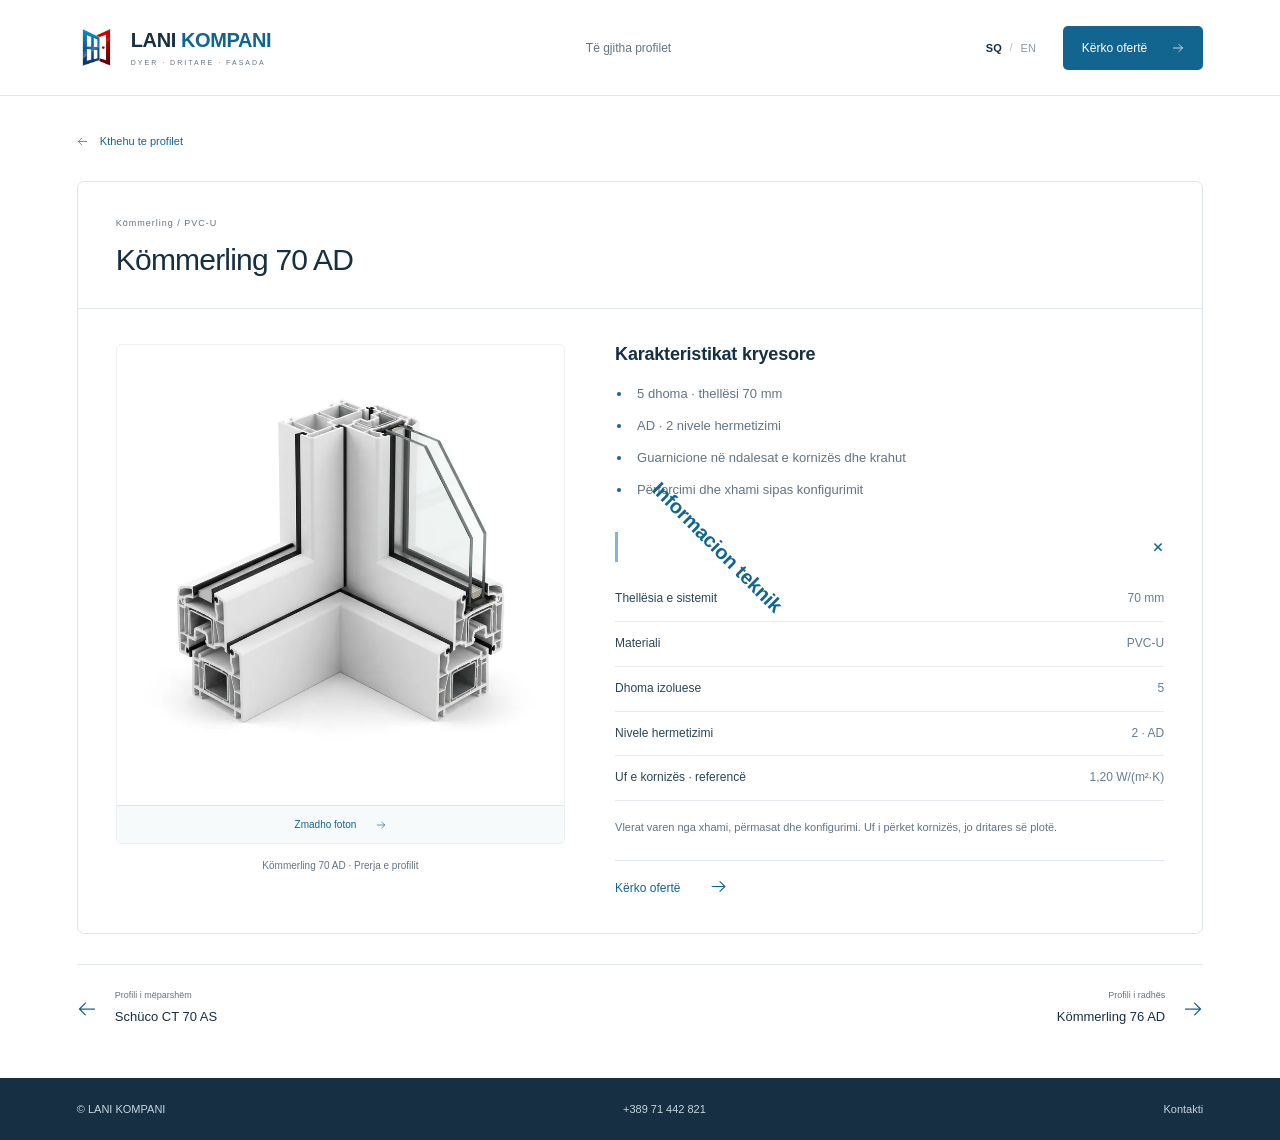
==== profilet/kommerling-70-ad.html @ 30bc65d9 "Feature two PVC systems and move other profiles to dedicated pages" ====
<!doctype html>
<html lang="sq"><head><meta charset="utf-8"><meta name="viewport" content="width=device-width,initial-scale=1"><title>Kömmerling 70 AD | LANI KOMPANI</title><meta name="description" content="Sistem PVC me thellësi bazë 70 mm dhe vulosje në ndalesë. Nuk është i njëjti profil me seritë 76 ose 88 mm."><link rel="canonical" href="https://www.lanikompani.com/profilet/kommerling-70-ad.html"><meta name="theme-color" content="#ffffff"><link rel="icon" href="../images/logo.png"><link rel="stylesheet" href="../style.css"><script src="../translations.js" defer></script><script src="../profiles-data.js" defer></script><script src="../profile-view.js" defer></script><script src="../profile-page.js" defer></script></head>
<body class="product-page" data-profile-page="kommerling-70-ad"><a class="skip-link" href="#main" data-i18n="skip">Kalo te përmbajtja</a>
<header class="header product-page-header"><a class="wordmark" href="../index.html"><img src="../images/logo.png" alt="" width="44" height="44"><span>LANI <b>KOMPANI</b><small data-i18n="brand_line">DYER · DRITARE · FASADA</small></span></a><a class="profile-home-link" href="../index.html#profilet" data-i18n="all_profile_pages">Të gjitha profilet</a><div class="header-actions"><div class="languages" aria-label="Gjuha"><button class="lang-btn active" data-lang="sq" aria-pressed="true">SQ</button><span>/</span><button class="lang-btn" data-lang="en" aria-pressed="false">EN</button></div><a class="header-cta" href="../index.html?profile=kommerling-70-ad#oferte"><span data-i18n="start">Kërko ofertë</span><svg class="vector-arrow" viewBox="0 0 24 24" aria-hidden="true"><path d="M3 12h18m-7-7 7 7-7 7"/></svg></a></div></header>
<main id="main" class="profile-page-main"><nav class="profile-breadcrumb" aria-label="Pozicioni në faqe"><a href="../index.html#profilet"><svg class="vector-arrow" viewBox="0 0 24 24" aria-hidden="true" style="transform:rotate(180deg)"><path d="M3 12h18m-7-7 7 7-7 7"/></svg><span data-i18n="back_profiles">Kthehu te profilet</span></a></nav><div id="profilePageContent"><article class="profile-card profile-detail" id="profile-kommerling-70-ad"  aria-labelledby="title-kommerling-70-ad"><div class="profile-detail-heading"><span class="profile-type">Kömmerling / PVC-U</span><h1 id="title-kommerling-70-ad">Kömmerling 70 AD</h1></div><div class="profile-detail-grid"><figure class="profile-cutaway-figure"><button class="profile-cutaway-button" data-gallery="../images/profiles/kommerling-70-ad.webp" aria-label="Zmadho foton: Kömmerling 70 AD"><img class="profile-cutaway" src="../images/profiles/kommerling-70-ad.webp" data-photo-scope="catalogue-reference" alt="Prerja e profilit: Kömmerling 70 AD" loading="lazy"><span class="cutaway-zoom">Zmadho foton <svg class="vector-arrow" viewBox="0 0 24 24" aria-hidden="true"><path d="M3 12h18m-7-7 7 7-7 7"/></svg></span></button><figcaption>Kömmerling 70 AD · Prerja e profilit</figcaption></figure><div class="profile-detail-copy"><h4>Karakteristikat kryesore</h4><ul class="profile-feature-list"><li>5 dhoma · thellësi 70 mm</li><li>AD · 2 nivele hermetizimi</li><li>Guarnicione në ndalesat e kornizës dhe krahut</li><li>Përforcimi dhe xhami sipas konfigurimit</li></ul><details class="profile-technical" open aria-label="Informacion teknik: Kömmerling 70 AD"><summary><span>Informacion teknik</span><span>+</span></summary><table class="profile-technical-table"><caption class="sr-only">Kömmerling 70 AD — të dhëna teknike</caption><tbody><tr><th scope="row">Thellësia e sistemit</th><td>70 mm</td></tr><tr><th scope="row">Materiali</th><td>PVC-U</td></tr><tr><th scope="row">Dhoma izoluese</th><td>5</td></tr><tr><th scope="row">Nivele hermetizimi</th><td>2 · AD</td></tr><tr><th scope="row">Uf e kornizës · referencë</th><td>1,20 W/(m²·K)</td></tr></tbody></table><p class="profile-reference-note">Vlerat varen nga xhami, përmasat dhe konfigurimi. Uf i përket kornizës, jo dritares së plotë.</p></details><div class="profile-detail-actions"><a class="profile-quote" href="../index.html?profile=kommerling-70-ad#oferte" data-profile-quote="kommerling-70-ad">Kërko ofertë<span><svg class="vector-arrow" viewBox="0 0 24 24" aria-hidden="true"><path d="M3 12h18m-7-7 7 7-7 7"/></svg></span></a></div></div></div></article></div><nav class="profile-page-order" aria-label="Profilet sipas radhës"><a href="../profilet/schuco-ct70.html" class="profile-previous"><svg class="vector-arrow" viewBox="0 0 24 24" aria-hidden="true" style="transform:rotate(180deg)"><path d="M3 12h18m-7-7 7 7-7 7"/></svg><span><small data-i18n="previous_profile">Profili i mëparshëm</small><b>Schüco CT 70 AS</b></span></a><a href="../profilet/kommerling-76-ad.html" class="profile-next"><span><small data-i18n="next_profile">Profili i radhës</small><b>Kömmerling 76 AD</b></span><svg class="vector-arrow" viewBox="0 0 24 24" aria-hidden="true"><path d="M3 12h18m-7-7 7 7-7 7"/></svg></a></nav></main>
<footer class="profile-page-footer"><a href="../index.html">© LANI KOMPANI</a><a href="tel:+38971442821">+389 71 442 821</a><a href="../index.html#kontakti" data-i18n="nav_contact">Kontakti</a></footer><dialog id="galleryDialog" aria-label="Pamje e zmadhuar"><button class="dialog-close" aria-label="Mbyll fotografinë">×</button><img src="../images/profiles/kommerling-70-ad.webp" alt=""></dialog></body></html>
---- style.css ----
@font-face {
  font-family: "Lani Symbols";
  src: url("fonts/symbols.ttf") format("truetype");
  font-display: swap;
  unicode-range: U+2190-2199, U+21D4, U+263C, U+2733;
}
:root {
  --ink: #172f42;
  --blue: #12658e;
  --blue-hover: #0b4b6b;
  --text: #637482;
  --pale: #f3f6f8;
  --line: #dfe6eb;
  --gutter: clamp(24px, 6vw, 100px);
  --max: 1280px;
}
* {
  box-sizing: border-box;
}
html {
  scroll-behavior: smooth;
  scroll-padding-top: 105px;
}
body {
  margin: 0;
  color: var(--ink);
  background: #fff;
  font-family: Arial, "Lani Symbols", Helvetica, sans-serif;
  -webkit-font-smoothing: antialiased;
}
a {
  color: inherit;
  text-decoration: none;
}
button,
input,
select,
textarea {
  font: inherit;
}
button {
  cursor: pointer;
  color: inherit;
}
button {
  border: 0;
}
button,
a,
input,
select,
textarea {
  -webkit-tap-highlight-color: transparent;
}
img {
  display: block;
  max-width: 100%;
}
h1,
h2,
h3,
p {
  margin: 0;
}
em {
  font: inherit;
}
::selection {
  color: white;
  background: var(--blue);
}
:focus-visible {
  outline: 3px solid #58a9d4;
  outline-offset: 5px;
}
.skip-link {
  position: fixed;
  z-index: 100;
  top: -70px;
  left: 20px;
  background: var(--blue);
  color: #fff;
  padding: 14px;
}
.skip-link:focus {
  top: 15px;
}
.section-pad {
  padding: 90px var(--gutter);
}
.micro,
.eyebrow {
  font-size: 11px;
  font-weight: 600;
  letter-spacing: 1.5px;
  line-height: 1.6;
}
.eyebrow {
  display: block;
  color: var(--blue);
}
.header {
  height: 96px;
  display: flex;
  align-items: center;
  justify-content: space-between;
  gap: 30px;
  padding: 0 var(--gutter);
  background: white;
  border-bottom: 1px solid var(--line);
  position: relative;
  z-index: 30;
}
.wordmark {
  display: flex;
  align-items: center;
  gap: 12px;
  white-space: nowrap;
  font-size: 20px;
  font-weight: 800;
  letter-spacing: -0.4px;
}
.wordmark img {
  width: 42px;
  height: 44px;
  object-fit: contain;
}
.wordmark b {
  color: var(--blue);
  font-weight: 800;
}
.wordmark small {
  display: block;
  font-size: 7px;
  letter-spacing: 2px;
  font-weight: 400;
  margin-top: 7px;
  color: var(--text);
}
.header nav {
  display: flex;
  gap: 28px;
  font-size: 13px;
}
.header nav a {
  padding: 15px 0;
  transition: color 0.2s;
}
.header nav a:hover {
  color: var(--blue);
}
.header-actions {
  display: flex;
  align-items: center;
  gap: 27px;
}
.languages {
  display: flex;
  align-items: center;
  gap: 8px;
  font-size: 10px;
  color: #afbac1;
}
.lang-btn {
  background: none;
  color: #8b99a3;
  padding: 7px 0;
  font-size: 11px;
}
.lang-btn.active {
  color: var(--ink);
  font-weight: 700;
}
.header-cta,
.button {
  background: var(--blue);
  color: white;
  border-radius: 5px;
  font-size: 12px;
  font-weight: 500;
  display: inline-flex;
  gap: 25px;
  align-items: center;
  justify-content: center;
  transition:
    background 0.25s,
    transform 0.25s;
}
.header-cta {
  padding: 15px 19px;
}
.header-cta:hover,
.button-primary:hover {
  background: var(--blue-hover);
  transform: translateY(-2px);
}
.menu-toggle {
  display: none;
  background: none;
  width: 30px;
  padding: 3px;
}
.menu-toggle span {
  display: block;
  height: 1px;
  background: var(--ink);
  margin: 7px 0;
}
.hero {
  position: relative;
  min-height: 650px;
  height: calc(100svh - 120px);
  max-height: 850px;
  margin: 0 20px;
  overflow: hidden;
  isolation: isolate;
  display: flex;
  align-items: center;
  background: #2e5267;
}
.hero-visual {
  position: absolute;
  inset: 0;
  z-index: -1;
}
.hero-image {
  width: 100%;
  height: 100%;
  object-fit: cover;
  object-position: center 55%;
  animation: hero-image-in 1.4s both;
}
.image-shade {
  position: absolute;
  inset: 0;
  background:
    linear-gradient(
      90deg,
      rgba(9, 33, 49, 0.87),
      rgba(12, 38, 51, 0.48) 45%,
      rgba(14, 39, 49, 0.03) 80%
    ),
    linear-gradient(0deg, rgba(10, 34, 48, 0.5), transparent 45%);
}
.hero-copy {
  padding: 65px calc(var(--gutter) - 20px) 95px;
  color: #fff;
  width: 100%;
  position: relative;
  animation: fade-up 0.9s 0.1s both;
}
.hero-copy .eyebrow {
  color: #d5e7ed;
  font-size: 10px;
  letter-spacing: 2px;
  margin-bottom: 25px;
}
.hero h1 {
  font-size: clamp(48px, 5.3vw, 78px);
  line-height: 1.1;
  letter-spacing: -2.8px;
  font-weight: 500;
  max-width: 750px;
}
.hero h1 span {
  color: #bce5f7;
}
.hero-copy > p {
  font-size: 15px;
  line-height: 1.85;
  max-width: 380px;
  color: #e1e8ec;
  margin: 25px 0 30px;
}
.hero-actions {
  display: flex;
  gap: 13px;
}
.button {
  padding: 17px 23px;
  min-height: 51px;
}
.button-glass {
  background: #ffffff12;
  border: 1px solid #ffffff80;
  backdrop-filter: blur(5px);
}
.button-glass:hover {
  background: #ffffff25;
}
.hero-bottom {
  position: absolute;
  bottom: 29px;
  left: calc(var(--gutter) - 20px);
  right: calc(var(--gutter) - 20px);
  display: flex;
  justify-content: space-between;
  align-items: end;
  border-top: 1px solid #ffffff30;
  padding-top: 22px;
  color: white;
}
.hero-bottom > div > span {
  font-size: 9px;
  letter-spacing: 1.7px;
  font-weight: 600;
}
.hero-bottom p {
  font-size: 11px;
  color: #d3e0e5;
  margin-top: 9px;
}
.visual-index {
  display: flex;
  align-items: center;
  gap: 9px;
  font-size: 10px;
  color: #e4edf0;
}
.visual-index > span:nth-child(2) {
  opacity: 0.6;
}
.visual-index button {
  background: transparent;
  color: white;
  font-size: 22px;
  border: 1px solid #ffffff60;
  border-radius: 50%;
  width: 39px;
  height: 39px;
  margin-left: 12px;
  transition: background 0.2s;
}
.visual-index button:hover {
  background: #ffffff25;
}
.partners {
  display: flex;
  justify-content: space-between;
  align-items: center;
  gap: 60px;
  padding: 38px var(--gutter);
  border-bottom: 1px solid var(--line);
  background: white;
}
.partners > span {
  font-size: 12px;
  line-height: 1.7;
  color: var(--text);
  white-space: pre-line;
}
.partners > div {
  display: flex;
  gap: 65px;
  align-items: center;
}
.partners img {
  width: 140px;
  height: 32px;
  object-fit: contain;
  filter: grayscale(1);
  opacity: 0.7;
}
.systems {
  background: var(--pale);
}
.section-heading {
  display: flex;
  flex-wrap: wrap;
  justify-content: space-between;
  align-items: end;
  gap: 25px 70px;
  margin-bottom: 40px;
}
.section-heading > .section-kicker {
  width: 100%;
  margin-bottom: -8px;
}
.section-kicker {
  font-size: 11px;
  color: var(--blue);
  letter-spacing: 1.5px;
  font-weight: 600;
}
.section-kicker .micro {
  font-size: 10px;
}
.section-heading h2,
h2 {
  font-size: clamp(30px, 3vw, 46px);
  font-weight: 500;
  letter-spacing: -1.2px;
  line-height: 1.18;
}
.section-heading > p {
  font-size: 13px;
  line-height: 1.9;
  max-width: 340px;
  color: var(--text);
  padding-bottom: 3px;
}
.system-tabs {
  display: flex;
  gap: 8px;
  margin: 35px 0 28px;
  border-bottom: 1px solid var(--line);
  padding-bottom: 16px;
  overflow-x: auto;
}
.system-tabs button {
  flex: 1;
  min-width: 120px;
  white-space: nowrap;
  background: transparent;
  padding: 15px 20px;
  font-size: 13px;
  color: #6b7d89;
  border-radius: 4px;
  transition:
    background 0.2s,
    color 0.2s;
}
.system-tabs button[aria-selected="true"] {
  background: var(--ink);
  color: white;
}
.system-tabs button:hover:not([aria-selected="true"]) {
  background: #e3eaf0;
  color: var(--ink);
}
.product-panel {
  display: grid;
  grid-template-columns: 1fr 1fr;
  background: #fff;
  border: 1px solid var(--line);
  border-radius: 7px;
  overflow: hidden;
}
.product-image-wrap {
  position: relative;
  min-height: 495px;
  display: flex;
  justify-content: center;
  align-items: center;
  background: #edf1f3;
}
.product-image-wrap img {
  width: 80%;
  height: 380px;
  object-fit: contain;
  mix-blend-mode: multiply;
  transition: transform 0.6s;
}
.product-image-wrap:hover img {
  transform: scale(1.035);
}
.product-image-wrap.photo img {
  width: 100%;
  height: 100%;
  position: absolute;
  inset: 0;
  object-fit: cover;
  mix-blend-mode: normal;
}
.product-info {
  padding: 50px;
}
.product-info > .micro {
  font-size: 9px;
  color: var(--blue);
  font-weight: 600;
  letter-spacing: 1.5px;
}
.product-info h3 {
  font-size: 38px;
  font-weight: 500;
  letter-spacing: -1px;
  line-height: 1.12;
  white-space: pre-line;
  margin: 17px 0 21px;
}
.product-info > p {
  font-size: 13px;
  line-height: 1.9;
  color: var(--text);
  max-width: 370px;
}
.product-specs {
  display: grid;
  grid-template-columns: repeat(3, 1fr);
  gap: 15px;
  margin: 30px 0;
}
.product-specs > div {
  padding-top: 18px;
  border-top: 1px solid var(--line);
}
.product-specs strong {
  display: block;
  font-weight: 500;
  font-size: 22px;
  color: var(--ink);
}
.product-specs span {
  font-size: 10px;
  line-height: 1.6;
  margin-top: 8px;
  display: block;
  color: var(--text);
}
.text-link {
  display: inline-flex;
  justify-content: space-between;
  gap: 35px;
  align-items: center;
  font-size: 12px;
  font-weight: 500;
  padding: 13px 0;
  border-bottom: 1px solid #b4ccdb;
  color: var(--blue);
  transition: gap 0.25s;
}
.text-link:hover {
  gap: 45px;
}
.spec-note {
  font-size: 10px;
  color: #7e8c96;
  line-height: 1.8;
  margin-top: 17px;
}
.philosophy {
  display: grid;
  grid-template-columns: 1fr 1fr;
  gap: 80px;
  align-items: center;
}
.about-image {
  height: 500px;
  border-radius: 7px;
  overflow: hidden;
}
.about-image img {
  height: 100%;
  width: 100%;
  object-fit: cover;
}
.about-copy h2 {
  margin: 20px 0 23px;
}
.about-copy > p {
  font-size: 14px;
  line-height: 1.9;
  color: var(--text);
  max-width: 470px;
}
.about-features {
  list-style: none;
  padding: 0;
  margin: 25px 0;
}
.about-features li {
  position: relative;
  padding: 11px 0 11px 26px;
  font-size: 13px;
}
.about-features li:before {
  content: "✓";
  position: absolute;
  left: 0;
  color: var(--blue);
  font-size: 14px;
}
.collection {
  background: var(--pale);
}
.gallery {
  display: grid;
  grid-template-columns: 1fr 1fr;
  gap: 28px;
}
.gallery-card {
  padding: 0;
  background: none;
  display: block;
  text-align: left;
  width: 100%;
}
.gallery-img {
  height: 380px;
  position: relative;
  overflow: hidden;
  border-radius: 6px;
}
.gallery-img img {
  width: 100%;
  height: 100%;
  object-fit: cover;
  transition: transform 0.7s;
}
.gallery-card:hover .gallery-img img {
  transform: scale(1.04);
}
.gallery-open {
  position: absolute;
  bottom: 20px;
  right: 20px;
  width: 41px;
  height: 41px;
  border-radius: 50%;
  display: grid;
  place-items: center;
  background: #ffffffed;
  color: var(--ink);
  font-size: 20px;
}
.gallery-caption {
  padding: 20px 0 0;
}
.gallery-caption h3 {
  font-size: 16px;
  font-weight: 500;
}
.quote {
  display: grid;
  grid-template-columns: 1fr 1fr;
  gap: 90px;
  align-items: center;
  background: white;
}
.quote-copy h2 {
  margin: 22px 0 25px;
  max-width: 450px;
  font-size: 43px;
}
.quote-copy > p {
  font-size: 14px;
  color: var(--text);
  max-width: 350px;
  line-height: 1.9;
}
.quote-copy > .micro {
  font-size: 10px;
  color: var(--blue);
}
.quote-phone {
  display: flex;
  align-items: center;
  justify-content: space-between;
  max-width: 320px;
  font-size: 25px;
  margin-top: 35px;
  border-top: 1px solid var(--line);
  padding-top: 25px;
}
.quote-phone > span {
  font-size: 22px;
  color: var(--blue);
}
.quote-form {
  background: var(--pale);
  border: 1px solid var(--line);
  border-radius: 7px;
  padding: 35px;
}
.form-top {
  display: flex;
  justify-content: space-between;
  align-items: center;
  margin-bottom: 30px;
}
.form-top .micro {
  font-size: 20px;
  letter-spacing: -0.5px;
  font-weight: 500;
}
.form-top > span:last-child {
  color: var(--blue);
  font-size: 22px;
}
.form-grid {
  display: grid;
  grid-template-columns: 1fr 1fr;
  gap: 23px 20px;
}
.form-grid label {
  display: flex;
  flex-direction: column;
  gap: 10px;
  font-size: 11px;
  color: #536978;
  min-width: 0;
}
.form-grid label.full {
  grid-column: 1/-1;
}
.form-grid input,
.form-grid select,
.form-grid textarea {
  padding: 13px 12px;
  border: 1px solid #dce4e9;
  background: white;
  border-radius: 4px;
  min-width: 0;
  max-width: 100%;
  width: 100%;
  font-size: 12px;
  color: var(--ink);
  outline: none;
  transition:
    border-color 0.2s,
    box-shadow 0.2s;
}
.form-grid input:focus,
.form-grid select:focus,
.form-grid textarea:focus {
  border-color: var(--blue);
  box-shadow: 0 0 0 3px #12658e12;
}
.form-grid textarea {
  resize: vertical;
  min-height: 85px;
}
.form-grid ::placeholder {
  color: #9aa9b3;
}
.submit-button {
  background: var(--blue);
  color: white;
  display: flex;
  justify-content: space-between;
  align-items: center;
  width: 100%;
  padding: 17px 20px;
  font-size: 12px;
  border-radius: 4px;
  margin-top: 27px;
  transition: background 0.2s;
}
.submit-button:hover {
  background: var(--blue-hover);
}
.submit-button > span:last-child {
  font-size: 20px;
}
.email-button {
  display: block;
  margin: 17px auto 0;
  padding: 5px;
  background: none;
  font-size: 11px;
  color: var(--blue);
}
.form-note {
  font-size: 10px;
  line-height: 1.7;
  color: #8799a5;
  margin-top: 15px;
  text-align: center;
}
.faq {
  background: var(--pale);
  border-top: 1px solid var(--line);
}
.faq > .section-kicker > span:last-child {
  display: none;
}
.faq-grid {
  display: grid;
  grid-template-columns: 1fr 1fr;
  gap: 90px;
  margin-top: 25px;
}
.faq h2 {
  font-size: 35px;
  white-space: pre-line;
}
.faq details {
  border-bottom: 1px solid #d4dfe5;
}
.faq summary {
  list-style: none;
  cursor: pointer;
  font-size: 13px;
  line-height: 1.5;
  display: flex;
  justify-content: space-between;
  align-items: center;
  gap: 20px;
  padding: 22px 0;
}
.faq summary::-webkit-details-marker {
  display: none;
}
.faq summary > span:last-child {
  font-size: 22px;
  color: var(--blue);
  transition: transform 0.2s;
}
.faq details[open] summary > span:last-child {
  transform: rotate(45deg);
}
.faq details p {
  padding: 0 25px 23px 0;
  font-size: 12px;
  line-height: 1.9;
  color: var(--text);
}
.footer {
  padding-top: 60px;
  padding-bottom: 25px;
  background: #142f43;
  color: white;
}
.footer-columns {
  display: grid;
  grid-template-columns: 1.15fr 1.3fr 1.2fr 0.8fr;
  gap: 45px;
  margin-bottom: 60px;
}
.footer-columns > .wordmark {
  align-self: start;
  font-size: 18px;
}
.footer .wordmark b {
  color: white;
}
.footer .wordmark small {
  color: #92aabc;
  font-size: 6px;
}
.footer-columns > div {
  display: flex;
  flex-direction: column;
  gap: 9px;
  font-size: 11px;
  line-height: 1.6;
  color: #d1dce5;
}
.footer-columns .micro {
  color: #8ba6ba;
  font-size: 9px;
  margin-bottom: 12px;
}
.footer-columns p {
  font-size: 10px;
  color: #8faabc;
}
.footer-columns a:hover {
  color: #86cbed;
}
.footer-bottom {
  border-top: 1px solid #ffffff20;
  padding-top: 25px;
  font-size: 9px;
  color: #91a9ba;
  display: flex;
  justify-content: space-between;
  gap: 20px;
}
.footer-bottom > span:last-child {
  display: none;
}
dialog {
  border: 0;
  padding: 12px;
  border-radius: 6px;
  background: white;
  max-width: 90vw;
  max-height: 90svh;
  overflow: visible;
}
dialog::backdrop {
  background: #102c43df;
  backdrop-filter: blur(7px);
}
dialog img {
  max-height: 80svh;
  max-width: 85vw;
  object-fit: contain;
}
.dialog-close {
  position: absolute;
  right: 5px;
  top: 5px;
  width: 38px;
  height: 38px;
  background: white;
  color: var(--ink);
  font-size: 27px;
  border-radius: 50%;
  z-index: 2;
}
.scroll-progress {
  height: 2px;
  position: fixed;
  left: 0;
  top: 0;
  width: 0;
  z-index: 70;
  background: var(--blue);
}
.js-ready .reveal {
  opacity: 0;
  transform: translateY(18px);
  transition:
    opacity 0.65s,
    transform 0.65s;
}
.js-ready .reveal.visible {
  opacity: 1;
  transform: none;
}
.menu-open {
  overflow: hidden;
}
@keyframes fade-up {
  from {
    opacity: 0;
    transform: translateY(20px);
  }
  to {
    opacity: 1;
    transform: none;
  }
}
@keyframes hero-image-in {
  from {
    opacity: 0.5;
    transform: scale(1.025);
  }
  to {
    opacity: 1;
    transform: scale(1);
  }
}
@media (min-width: 1600px) {
  :root {
    --gutter: max(6vw, calc((100vw - 1380px) / 2));
  }
  .hero {
    max-height: 900px;
  }
}
@media (max-width: 1100px) {
  .header {
    gap: 20px;
  }
  .header nav {
    gap: 20px;
    font-size: 12px;
  }
  .header-actions {
    gap: 20px;
  }
  .wordmark {
    font-size: 17px;
    gap: 9px;
  }
  .header-cta {
    padding: 13px 15px;
    gap: 15px;
    font-size: 11px;
  }
  .partners > div {
    gap: 40px;
  }
  .partners img {
    width: 120px;
  }
  .product-info {
    padding: 35px;
  }
  .philosophy,
  .quote,
  .faq-grid {
    gap: 50px;
  }
  .product-info h3 {
    font-size: 33px;
  }
  .footer-columns {
    gap: 25px;
  }
  .footer-columns > .wordmark {
    font-size: 15px;
  }
  .footer-columns .wordmark img {
    width: 32px;
    height: 35px;
  }
  .hero {
    min-height: 620px;
  }
  .section-pad {
    padding-top: 75px;
    padding-bottom: 75px;
  }
}
@media (max-width: 800px) {
  :root {
    --gutter: 30px;
  }
  .header {
    height: 82px;
  }
  .header nav {
    position: absolute;
    top: 82px;
    left: 0;
    right: 0;
    display: none;
    flex-direction: column;
    background: white;
    padding: 20px 30px 30px;
    border-bottom: 1px solid var(--line);
    gap: 0;
    box-shadow: 0 20px 25px #17354710;
  }
  .header nav.open {
    display: flex;
  }
  .header nav a {
    font-size: 18px;
    padding: 18px 0;
  }
  .menu-toggle {
    display: block;
  }
  .header-cta {
    display: none;
  }
  .hero {
    height: 700px;
    max-height: calc(100svh - 105px);
    min-height: 580px;
    margin: 0 15px;
  }
  .hero-copy {
    padding-left: 25px;
    padding-right: 25px;
  }
  .hero h1 {
    font-size: 60px;
    max-width: 650px;
  }
  .hero-copy > p {
    max-width: 330px;
    font-size: 14px;
  }
  .hero-bottom {
    left: 25px;
    right: 25px;
  }
  .image-shade {
    background:
      linear-gradient(90deg, #092131d9, #0c263367 65%, #0e27312b),
      linear-gradient(0deg, #0a223080, transparent 50%);
  }
  .hero-image {
    object-position: 65% center;
  }
  .hero-copy .eyebrow {
    font-size: 8px;
    letter-spacing: 1.5px;
  }
  .partners {
    padding: 30px;
    gap: 30px;
  }
  .partners > span {
    font-size: 11px;
  }
  .partners > div {
    gap: 30px;
  }
  .partners img {
    width: 100px;
    height: 27px;
  }
  .section-pad {
    padding-top: 65px;
    padding-bottom: 65px;
  }
  .section-heading {
    gap: 25px;
  }
  .section-heading h2 {
    font-size: 36px;
  }
  .section-heading > p {
    font-size: 12px;
    max-width: 260px;
  }
  .product-image-wrap {
    min-height: 440px;
  }
  .product-image-wrap img {
    height: 300px;
    width: 85%;
  }
  .product-info {
    padding: 30px 25px;
  }
  .product-info h3 {
    font-size: 31px;
  }
  .product-info > p {
    font-size: 12px;
  }
  .product-specs {
    gap: 10px;
    margin: 25px 0;
  }
  .product-specs strong {
    font-size: 20px;
  }
  .product-specs span {
    font-size: 9px;
  }
  .product-info .text-link {
    font-size: 11px;
    gap: 20px;
  }
  .philosophy {
    gap: 35px;
  }
  .about-image {
    height: 450px;
  }
  .about-copy h2 {
    font-size: 33px;
    line-height: 1.2;
  }
  .about-copy > p {
    font-size: 12px;
  }
  .about-features li {
    font-size: 11px;
  }
  .gallery {
    gap: 22px;
  }
  .gallery-img {
    height: 310px;
  }
  .gallery-caption h3 {
    font-size: 14px;
  }
  .quote {
    gap: 35px;
  }
  .quote-copy h2 {
    font-size: 35px;
  }
  .quote-copy > p {
    font-size: 12px;
  }
  .quote-copy > .micro {
    font-size: 8px;
  }
  .quote-phone {
    font-size: 20px;
  }
  .quote-form {
    padding: 25px 20px;
  }
  .form-grid {
    gap: 20px 14px;
  }
  .form-grid label {
    font-size: 10px;
  }
  .form-grid input,
  .form-grid select,
  .form-grid textarea {
    font-size: 11px;
    padding: 12px 9px;
  }
  .faq-grid {
    gap: 35px;
  }
  .faq h2 {
    font-size: 30px;
  }
  .footer-columns {
    grid-template-columns: 1fr 1fr;
    gap: 35px 30px;
  }
  .footer-columns > .wordmark {
    font-size: 20px;
  }
  .footer-columns .wordmark img {
    width: 40px;
    height: 43px;
  }
}
@media (max-width: 560px) {
  :root {
    --gutter: 24px;
  }
  .header {
    padding: 0 24px;
    height: 78px;
  }
  .header nav {
    top: 78px;
    padding-left: 24px;
    padding-right: 24px;
  }
  .wordmark {
    font-size: 17px;
  }
  .wordmark img {
    width: 34px;
    height: 38px;
  }
  .wordmark small {
    font-size: 5.8px;
    letter-spacing: 1.4px;
  }
  .header-actions {
    gap: 19px;
  }
  .languages {
    gap: 6px;
  }
  .lang-btn {
    font-size: 10px;
  }
  .hero {
    margin: 0;
    height: 650px;
    min-height: 590px;
    max-height: 780px;
  }
  .hero-copy {
    padding: 50px 24px 100px;
  }
  .hero-copy .eyebrow {
    font-size: 7px;
    letter-spacing: 1.3px;
    margin-bottom: 22px;
  }
  .hero h1 {
    font-size: clamp(42px, 11.4vw, 61px);
    line-height: 1.13;
    letter-spacing: -1.6px;
  }
  .hero-copy > p {
    font-size: 13px;
    line-height: 1.9;
    max-width: 285px;
    margin: 23px 0 28px;
  }
  .hero-actions {
    gap: 10px;
  }
  .button {
    padding: 15px 17px;
    min-height: 48px;
    font-size: 10px;
    gap: 17px;
  }
  .hero-image {
    object-position: 61% center;
  }
  .image-shade {
    background:
      linear-gradient(90deg, #092131de, #0c263371 82%),
      linear-gradient(0deg, #0a2230b3, transparent 60%);
  }
  .hero-bottom {
    left: 24px;
    right: 24px;
    bottom: 25px;
    padding-top: 20px;
  }
  .hero-bottom > div > span {
    font-size: 7px;
    letter-spacing: 1px;
  }
  .hero-bottom p {
    font-size: 9px;
    max-width: 200px;
    line-height: 1.6;
  }
  .visual-index {
    gap: 5px;
    font-size: 8px;
  }
  .visual-index button {
    width: 34px;
    height: 34px;
    font-size: 19px;
    margin-left: 7px;
  }
  .partners {
    padding: 27px 24px;
    display: block;
  }
  .partners > span {
    font-size: 10px;
    display: block;
    margin-bottom: 22px;
  }
  .partners > span br {
    display: none;
  }
  .partners > div {
    justify-content: space-between;
    gap: 20px;
  }
  .partners img {
    width: 87px;
    height: 26px;
  }
  .section-pad {
    padding-top: 55px;
    padding-bottom: 55px;
  }
  .section-heading {
    display: block;
    margin-bottom: 25px;
  }
  .section-heading > .section-kicker {
    margin: 0 0 15px;
  }
  .section-kicker,
  .section-kicker .micro,
  .eyebrow {
    font-size: 9px;
    letter-spacing: 1.3px;
  }
  .section-heading h2,
  h2 {
    font-size: 31px;
    letter-spacing: -0.9px;
    line-height: 1.2;
  }
  .section-heading > p {
    font-size: 12px;
    max-width: 100%;
    margin-top: 20px;
  }
  .system-tabs {
    margin: 28px -24px 22px;
    padding: 0 24px 15px;
    gap: 7px;
    scrollbar-width: thin;
  }
  .system-tabs button {
    min-width: 113px;
    flex: none;
    padding: 13px 16px;
    font-size: 11px;
  }
  .product-panel {
    display: block;
  }
  .product-image-wrap {
    height: 300px;
    min-height: 0;
  }
  .product-image-wrap img {
    height: 255px;
    width: 75%;
  }
  .product-image-wrap.photo {
    height: 300px;
  }
  .product-info {
    padding: 28px 23px 30px;
  }
  .product-info h3 {
    font-size: 33px;
    white-space: normal;
    max-width: 250px;
    margin: 15px 0 20px;
  }
  .product-info > p {
    font-size: 12px;
    line-height: 1.85;
  }
  .product-specs strong {
    font-size: 22px;
  }
  .product-specs span {
    font-size: 9px;
  }
  .product-info .text-link {
    font-size: 11px;
    display: flex;
    gap: 15px;
  }
  .spec-note {
    font-size: 9px;
    margin-top: 15px;
    line-height: 1.8;
  }
  .philosophy {
    grid-template-columns: 1fr;
    gap: 35px;
  }
  .about-image {
    height: 340px;
  }
  .about-copy h2 {
    font-size: 31px;
    margin: 17px 0 20px;
  }
  .about-copy > p {
    font-size: 13px;
  }
  .about-features li {
    font-size: 12px;
  }
  .gallery {
    grid-template-columns: 1fr;
    gap: 30px;
  }
  .gallery-img {
    height: 300px;
  }
  .gallery-caption {
    padding-top: 15px;
  }
  .gallery-caption h3 {
    font-size: 15px;
  }
  .quote {
    grid-template-columns: 1fr;
    gap: 35px;
  }
  .quote-copy h2 {
    font-size: 34px;
    max-width: 330px;
    line-height: 1.2;
  }
  .quote-copy > p {
    font-size: 13px;
  }
  .quote-copy > .micro {
    font-size: 8px;
    letter-spacing: 1px;
  }
  .quote-phone {
    font-size: 23px;
    max-width: 100%;
    margin-top: 27px;
    padding-top: 22px;
  }
  .quote-form {
    padding: 26px 20px;
  }
  .form-grid {
    gap: 20px 13px;
  }
  .form-grid label {
    font-size: 10px;
  }
  .form-grid input,
  .form-grid select,
  .form-grid textarea {
    font-size: 12px;
    min-height: 44px;
  }
  .form-top .micro {
    font-size: 19px;
  }
  .faq-grid {
    grid-template-columns: 1fr;
    gap: 15px;
    margin-top: 18px;
  }
  .faq h2 {
    font-size: 29px;
  }
  .faq summary {
    font-size: 12px;
    padding: 21px 0;
  }
  .faq details p {
    font-size: 12px;
  }
  .footer-columns {
    gap: 32px 20px;
  }
  .footer-columns > .wordmark {
    grid-column: 1/-1;
    margin-bottom: 8px;
  }
  .footer-columns > div {
    font-size: 10px;
  }
  .footer-columns > div:last-child {
    grid-column: 1/-1;
    flex-direction: row;
    flex-wrap: wrap;
    gap: 12px 25px;
  }
  .footer-columns > div:last-child > .micro {
    width: 100%;
    margin: 0;
  }
  .footer-columns {
    margin-bottom: 40px;
  }
  .footer-bottom {
    font-size: 8px;
    gap: 15px;
  }
  .footer-bottom > span:nth-child(2) {
    font-size: 7px;
  }
  .footer .wordmark small {
    font-size: 6px;
  }
}
@media (prefers-reduced-motion: reduce) {
  html {
    scroll-behavior: auto;
  }
  *,
  *:before,
  *:after {
    animation: none !important;
    transition: none !important;
  }
  .js-ready .reveal {
    opacity: 1;
    transform: none;
  }
}
@media (max-width: 560px) {
  .partners img {
    width: min(87px, 24vw);
  }
}
/* Interactive opening illustration, kept separate from product specifications. */
.hero-copy {
  width: 65%;
  padding-right: 30px;
}
.hero-demo {
  position: absolute;
  right: calc(var(--gutter) - 20px);
  top: 50%;
  transform: translateY(-50%);
  width: 315px;
  background: #fffffff2;
  border: 1px solid #ffffffaa;
  box-shadow: 0 20px 70px #082f4430;
  border-radius: 9px;
  padding: 25px;
  backdrop-filter: blur(12px);
}
.demo-heading .eyebrow {
  font-size: 8px;
  letter-spacing: 1.6px;
}
.demo-heading p {
  font-size: 17px;
  font-weight: 500;
  letter-spacing: -0.4px;
  line-height: 1.4;
  margin-top: 9px;
}
.demo-modes {
  display: flex;
  gap: 4px;
  border-bottom: 1px solid var(--line);
  padding: 16px 0 14px;
}
.demo-modes button {
  background: transparent;
  font-size: 10px;
  padding: 8px 10px;
  border-radius: 3px;
  color: var(--text);
}
.demo-modes button[aria-pressed="true"] {
  background: var(--ink);
  color: white;
}
.window-demo {
  padding: 0;
  width: 100%;
  display: block;
  background: transparent;
  text-align: left;
  margin-top: 20px;
}
#windowDemo {
  display: block;
  position: relative;
  height: 180px;
  background: #c0dce7;
  border: 7px solid #fff;
  box-shadow:
    0 0 0 1px #ccd5da,
    0 12px 18px #1b4b6712;
  perspective: 600px;
}
.demo-landscape {
  position: absolute;
  inset: 0;
  background:
    linear-gradient(#318dba20, #18372133),
    url("images/foto_1788828508241.webp") 50% 70% / cover;
}
.demo-fixed,
.demo-leaf {
  position: absolute;
  top: 0;
  bottom: 0;
  border: 5px solid #f4f6f7;
  box-shadow:
    0 0 0 1px #becbd1,
    inset 0 0 0 1px #a6c4d3;
  background: linear-gradient(130deg, #c4eaff70, #fff2 45%, #e9fbff88);
  width: 50%;
}
.demo-fixed {
  right: 0;
}
.demo-leaf {
  left: 0;
  transform-origin: 0 50%;
  transition: transform 1s cubic-bezier(0.2, 0.8, 0.3, 1);
  z-index: 2;
  backface-visibility: visible;
}
.demo-handle {
  position: absolute;
  right: 4px;
  top: 48%;
  width: 3px;
  height: 16px;
  background: #647680;
  border-radius: 1px;
}
.window-demo:hover .demo-action {
  color: var(--blue);
}
#windowDemo[data-mode="turn"].is-open .demo-leaf {
  transform: rotateY(-58deg);
}
#windowDemo[data-mode="slide"].is-open .demo-leaf {
  transform: translateX(91%);
}
.demo-roller {
  display: none;
  position: absolute;
  inset: 0;
  z-index: 3;
  background: repeating-linear-gradient(#a4b0b8 0 8px, #7a8b95 8px 9px);
  transition: height 1s cubic-bezier(0.2, 0.8, 0.3, 1);
}
#windowDemo[data-mode="shutter"] .demo-roller {
  display: block;
  height: 100%;
}
#windowDemo[data-mode="shutter"].is-open .demo-roller {
  height: 0;
}
.demo-action {
  display: flex;
  align-items: center;
  justify-content: space-between;
  color: var(--ink);
  font-size: 11px;
  margin-top: 20px;
  padding-top: 15px;
  border-top: 1px solid var(--line);
}
.demo-action > span:last-child {
  font-size: 20px;
}
.demo-note {
  font-size: 8px;
  color: #91a2ad;
  margin-top: 10px;
}
.profile-catalog {
  background: #fff;
}
.catalog-toolbar {
  display: flex;
  align-items: center;
  gap: 20px;
  justify-content: space-between;
  margin: 35px 0 25px;
}
.catalog-filters {
  display: flex;
  background: var(--pale);
  border: 1px solid var(--line);
  padding: 4px;
  border-radius: 5px;
  gap: 4px;
}
.catalog-filters button {
  padding: 11px 20px;
  background: transparent;
  color: var(--text);
  border-radius: 3px;
  font-size: 12px;
}
.catalog-filters button[aria-pressed="true"] {
  background: white;
  color: var(--ink);
  box-shadow: 0 1px 5px #16364d12;
}
#profileCount {
  font-size: 11px;
  color: var(--text);
  margin-right: auto;
}
.catalog-toolbar .text-link {
  font-size: 11px;
}
.profile-cards {
  display: grid;
  grid-template-columns: repeat(3, minmax(0, 1fr));
  gap: 22px;
}
.profile-card {
  border: 1px solid var(--line);
  border-radius: 6px;
  overflow: hidden;
  scroll-margin-top: 30px;
  transition:
    box-shadow 0.3s,
    border-color 0.3s;
  min-width: 0;
}
.profile-card:hover {
  border-color: #aac5d6;
  box-shadow: 0 10px 30px #1b46650c;
}
.profile-card-top {
  display: flex;
  justify-content: space-between;
  align-items: center;
  padding: 20px 24px;
  background: #fff;
  font-size: 15px;
  font-weight: 600;
  letter-spacing: -0.5px;
}
.profile-type {
  font-size: 8px;
  font-weight: 500;
  letter-spacing: 1px;
  color: #738b9a;
}
.profile-visual {
  background: linear-gradient(135deg, #e8eff3, #f6f8fa);
  height: 155px;
  display: flex;
  align-items: center;
  justify-content: space-between;
  padding: 25px 32px;
  position: relative;
  overflow: hidden;
}
.profile-visual:after {
  content: "";
  position: absolute;
  height: 1px;
  width: 100%;
  background: #bacbd544;
  left: 0;
  bottom: 28px;
}
.profile-visual > span {
  font-size: 48px;
  font-weight: 400;
  letter-spacing: -2px;
  color: #a4bbc9;
  display: flex;
  align-items: baseline;
  gap: 6px;
}
.profile-visual small {
  font-size: 11px;
  letter-spacing: 0;
}
.profile-frame {
  width: 78px;
  height: 93px;
  position: relative;
  background: #fff;
  border: 1px solid #adbdc8;
  box-shadow:
    7px 6px 0 #cdd9e1,
    10px 7px 0 #b5c6d1;
  transform: skewY(-7deg);
}
.profile-frame:before {
  content: "";
  position: absolute;
  inset: 10px;
  border: 1px solid #a8bcc8;
  box-shadow: inset 0 0 0 6px #e3edf2;
  background: #f7fbfd;
}
.profile-frame i:first-child {
  position: absolute;
  left: 18px;
  top: 18px;
  bottom: 18px;
  border-left: 2px solid #c0d1db;
}
.profile-frame i:nth-child(2) {
  position: absolute;
  right: 18px;
  top: 18px;
  bottom: 18px;
  border-left: 2px solid #c0d1db;
}
.seal-line {
  position: absolute;
  top: 0;
  bottom: 0;
  left: 4px;
  border-left: 2px solid var(--blue);
}
.seal-line.central {
  left: 37px;
  top: 10px;
  bottom: 10px;
}
.profile-card-body {
  padding: 24px;
}
.profile-family {
  font-size: 10px;
  color: var(--text);
  margin-bottom: 7px;
}
.profile-card h3 {
  font-size: 28px;
  font-weight: 500;
  letter-spacing: -0.7px;
}
.profile-card dl {
  margin: 22px 0 14px;
  font-size: 10px;
}
.profile-card dl > div {
  display: flex;
  align-items: center;
  justify-content: space-between;
  gap: 15px;
  padding: 11px 0;
  border-bottom: 1px solid var(--line);
}
.profile-card dt {
  color: var(--text);
}
.profile-card dd {
  margin: 0;
  text-align: right;
  line-height: 1.5;
  font-size: 10px;
}
.profile-card details {
  font-size: 11px;
  margin: 15px 0 22px;
}
.profile-card summary,
.comparison > summary {
  list-style: none;
  display: flex;
  align-items: center;
  justify-content: space-between;
  gap: 20px;
  cursor: pointer;
}
.profile-card summary::-webkit-details-marker,
.comparison > summary::-webkit-details-marker {
  display: none;
}
.profile-card summary > span {
  font-size: 20px;
  color: var(--blue);
  transition: transform 0.2s;
}
.profile-card details[open] summary > span,
.comparison[open] > summary > span:last-child {
  transform: rotate(45deg);
}
.profile-card details p {
  font-size: 11px;
  line-height: 1.85;
  color: var(--text);
  margin-top: 16px;
}
.profile-card details .profile-use {
  color: var(--ink);
  border-left: 2px solid #a5cfe5;
  padding-left: 12px;
}
.profile-card details a {
  display: inline-block;
  font-size: 10px;
  color: var(--blue);
  margin-top: 13px;
}
.profile-quote {
  display: flex;
  justify-content: space-between;
  align-items: center;
  gap: 15px;
  color: var(--blue);
  font-size: 11px;
  border-top: 1px solid var(--line);
  padding-top: 17px;
}
.profile-quote > span {
  font-size: 17px;
}
.seal-guide {
  display: grid;
  grid-template-columns: 1fr 1fr;
  margin: 35px 0;
  border: 1px solid var(--line);
  background: var(--pale);
  border-radius: 5px;
}
.seal-guide > div {
  padding: 28px;
}
.seal-guide > div + div {
  border-left: 1px solid var(--line);
}
.seal-badge {
  background: #dbeaf3;
  color: var(--blue);
  border-radius: 3px;
  font-size: 10px;
  font-weight: 600;
  display: inline-block;
  padding: 5px 8px;
  white-space: nowrap;
}
.seal-guide h3 {
  font-size: 17px;
  font-weight: 500;
  margin: 17px 0 12px;
}
.seal-guide p {
  font-size: 12px;
  line-height: 1.85;
  color: var(--text);
  max-width: 480px;
}
.comparison {
  border-top: 1px solid var(--line);
  border-bottom: 1px solid var(--line);
}
.comparison > summary {
  padding: 25px 0;
  font-size: 15px;
}
.comparison > summary > span:last-child {
  color: var(--blue);
  font-size: 22px;
  transition: transform 0.2s;
}
.comparison-scroll {
  overflow-x: auto;
  padding: 0 0 20px;
}
.comparison table {
  border-collapse: collapse;
  width: 100%;
  font-size: 12px;
  min-width: 650px;
}
.comparison caption {
  text-align: left;
  font-size: 11px;
  color: var(--text);
  margin: 5px 0 20px;
}
.comparison th,
.comparison td {
  text-align: left;
  padding: 16px 18px;
  border-bottom: 1px solid var(--line);
  line-height: 1.5;
}
.comparison thead {
  background: var(--pale);
  font-size: 10px;
  letter-spacing: 0.4px;
}
.comparison tbody th {
  font-weight: 500;
}
.comparison tbody td {
  font-size: 11px;
  color: var(--text);
}
.comparison td > a {
  color: var(--blue);
}
.comparison .seal-badge {
  margin-right: 8px;
}
.catalog-note {
  font-size: 10px;
  color: var(--text);
  line-height: 1.9;
  max-width: 830px;
  margin-top: 23px;
}
.manufacturer-references {
  display: flex;
  gap: 20px;
  font-size: 10px;
  margin-top: 15px;
  flex-wrap: wrap;
  color: var(--text);
}
.manufacturer-references a {
  color: var(--blue);
}
.buying-guide {
  background: var(--pale);
  border-top: 1px solid var(--line);
}
.guide-grid {
  display: grid;
  grid-template-columns: repeat(4, minmax(0, 1fr));
  gap: 30px;
}
.guide-grid article {
  border-top: 1px solid #b9cbd6;
  padding-top: 20px;
}
.guide-grid article > span {
  font-size: 10px;
  color: #8aa2b2;
}
.guide-grid h3 {
  font-size: 17px;
  font-weight: 500;
  line-height: 1.4;
  margin: 25px 0 14px;
}
.guide-grid p {
  font-size: 12px;
  color: var(--text);
  line-height: 1.9;
}
.thermal-explainer {
  background: white;
  border: 1px solid var(--line);
  border-radius: 5px;
  display: grid;
  grid-template-columns: repeat(3, 1fr);
  gap: 25px 35px;
  padding: 30px;
  margin-top: 45px;
}
.thermal-explainer > div {
  display: flex;
  gap: 18px;
  align-items: center;
}
.thermal-explainer > div > span {
  font-size: 28px;
  letter-spacing: -1px;
  min-width: 41px;
  color: var(--blue);
}
.thermal-explainer p {
  font-size: 11px;
  color: var(--text);
  line-height: 1.85;
}
.thermal-explainer > p {
  grid-column: 1/-1;
  border-top: 1px solid var(--line);
  padding-top: 18px;
  font-size: 10px;
}
.process-line {
  margin-top: 50px;
}
.process-line h3 {
  font-size: 20px;
  font-weight: 500;
  letter-spacing: -0.5px;
}
.process-line ol {
  display: grid;
  grid-template-columns: repeat(4, 1fr);
  gap: 30px;
  list-style: none;
  padding: 0;
  margin: 25px 0 0;
}
.process-line li {
  display: flex;
  align-items: center;
  gap: 12px;
  font-size: 11px;
}
.process-line li > b {
  font-size: 10px;
  font-weight: 400;
  background: #dfeaf1;
  padding: 10px;
  border-radius: 50%;
  color: var(--blue);
}
.quote-options {
  border-top: 1px solid var(--line);
  margin-top: 25px;
  padding-top: 17px;
}
.quote-options summary {
  font-size: 10px;
  color: var(--blue);
  cursor: pointer;
  line-height: 1.8;
}
.quote-options > .form-grid {
  margin-top: 22px;
}
.quick-whatsapp {
  position: fixed;
  bottom: 22px;
  right: 24px;
  z-index: 25;
  display: flex;
  align-items: center;
  gap: 9px;
  padding: 12px 16px;
  color: white;
  background: #167953;
  border-radius: 30px;
  box-shadow: 0 5px 20px #0c4d3526;
  font-size: 11px;
}
.quick-whatsapp svg {
  width: 22px;
  height: 22px;
  fill: none;
  stroke: currentColor;
  stroke-width: 1.5;
  stroke-linecap: round;
  stroke-linejoin: round;
}
.header nav {
  gap: 22px;
}
@media (max-width: 1100px) {
  .hero-demo {
    width: 280px;
    padding: 22px;
  }
  .hero-copy {
    width: 64%;
  }
  .hero h1 {
    font-size: 58px;
  }
  .demo-heading p {
    font-size: 15px;
  }
  .hero-copy > p {
    max-width: 320px;
  }
  .profile-visual {
    padding: 25px;
  }
  .profile-card-top,
  .profile-card-body {
    padding-left: 20px;
    padding-right: 20px;
  }
  .profile-card dd {
    font-size: 9px;
  }
  .guide-grid {
    gap: 20px;
  }
  .guide-grid h3 {
    font-size: 15px;
  }
  .header nav {
    gap: 15px;
    font-size: 11px;
  }
  .header-actions {
    gap: 17px;
  }
}
@media (max-width: 900px) {
  .hero-demo {
    width: 245px;
    padding: 18px;
  }
  .demo-heading p {
    font-size: 14px;
  }
  .demo-modes button {
    font-size: 9px;
    padding: 8px;
  }
  .hero-copy {
    width: 63%;
  }
  .hero h1 {
    font-size: 50px;
  }
  .hero-copy > p {
    max-width: 275px;
    font-size: 13px;
  }
  .hero-actions .button {
    padding: 15px;
    font-size: 10px;
    gap: 15px;
  }
  #windowDemo {
    height: 150px;
  }
  .profile-cards {
    grid-template-columns: repeat(2, minmax(0, 1fr));
  }
  .guide-grid {
    grid-template-columns: 1fr 1fr;
    gap: 30px;
  }
  .thermal-explainer {
    gap: 25px;
  }
  .thermal-explainer > div {
    display: block;
  }
  .thermal-explainer > div > span {
    display: block;
    margin-bottom: 12px;
  }
  .header nav {
    font-size: 10px;
    gap: 13px;
  }
  .header {
    gap: 15px;
  }
}
@media (max-width: 800px) {
  .hero {
    min-height: 650px;
  }
  .hero-demo {
    right: 25px;
  }
  .header nav {
    font-size: 18px;
    gap: 0;
  }
  .profile-catalog .section-heading > p {
    max-width: 310px;
  }
  .catalog-filters button {
    padding: 10px 15px;
    font-size: 11px;
  }
  .catalog-toolbar {
    gap: 15px;
  }
  .catalog-toolbar .text-link {
    font-size: 10px;
    gap: 12px;
  }
  #profileCount {
    font-size: 10px;
  }
  .process-line ol {
    grid-template-columns: 1fr 1fr;
    gap: 22px;
  }
  .seal-guide > div {
    padding: 23px;
  }
  .seal-guide p {
    font-size: 11px;
  }
  .quick-whatsapp > span {
    display: none;
  }
  .quick-whatsapp {
    padding: 12px;
    right: 17px;
    bottom: 17px;
  }
}
@media (max-width: 640px) {
  .hero {
    display: block;
    height: auto;
    max-height: none;
    padding-bottom: 108px;
    min-height: 0;
  }
  .hero-copy {
    width: 100%;
    padding: 65px 24px 30px;
  }
  .hero h1 {
    font-size: clamp(42px, 10.8vw, 64px);
  }
  .hero-copy > p {
    font-size: 13px;
    max-width: 320px;
  }
  .hero-demo {
    position: relative;
    transform: none;
    top: auto;
    right: auto;
    margin: 0 24px 25px;
    width: auto;
    padding: 18px 20px;
    background: #ffffffee;
    display: grid;
    grid-template-columns: 1fr 1.1fr;
    gap: 0 20px;
    align-items: center;
  }
  .demo-heading {
    grid-column: 1;
    grid-row: 1;
    align-self: end;
  }
  .demo-heading p {
    font-size: 15px;
    max-width: 150px;
  }
  .demo-modes {
    grid-column: 1;
    grid-row: 2;
    display: flex;
    flex-direction: column;
    gap: 4px;
    border: 0;
    padding: 12px 0;
    align-items: start;
  }
  .demo-modes button {
    font-size: 10px;
    padding: 8px 12px;
    min-width: 95px;
    text-align: left;
  }
  .window-demo {
    grid-column: 2;
    grid-row: 1/3;
    margin: 0;
  }
  #windowDemo {
    height: 165px;
    border-width: 5px;
  }
  .demo-action {
    margin-top: 16px;
    padding-top: 12px;
    font-size: 9px;
    gap: 7px;
  }
  .demo-note {
    grid-column: 1/-1;
    font-size: 7px;
    margin-top: 13px;
  }
  .hero-bottom {
    bottom: 27px;
  }
  .hero-image {
    object-position: 60% center;
  }
  .profile-catalog .section-heading > p {
    max-width: 100%;
  }
  .catalog-toolbar {
    flex-wrap: wrap;
    gap: 15px;
    margin: 27px 0 23px;
  }
  .catalog-filters {
    width: 100%;
    justify-content: space-between;
  }
  .catalog-filters button {
    flex: 1;
    font-size: 11px;
    padding: 11px 8px;
  }
  .catalog-toolbar .text-link {
    margin-left: auto;
    font-size: 10px;
    padding: 3px 0;
  }
  .profile-cards {
    gap: 16px;
  }
  .profile-card-top {
    font-size: 12px;
    padding: 17px;
  }
  .profile-type {
    font-size: 7px;
    letter-spacing: 0;
  }
  .profile-visual {
    height: 130px;
    padding: 18px;
  }
  .profile-visual > span {
    font-size: 35px;
    letter-spacing: -1px;
  }
  .profile-visual small {
    font-size: 9px;
  }
  .profile-frame {
    width: 49px;
    height: 69px;
    box-shadow:
      5px 4px 0 #cdd9e1,
      6px 5px 0 #b5c6d1;
  }
  .profile-frame:before {
    inset: 7px;
    box-shadow: inset 0 0 0 4px #e3edf2;
  }
  .profile-frame i:first-child {
    left: 11px;
    top: 12px;
    bottom: 12px;
  }
  .profile-frame i:nth-child(2) {
    right: 11px;
    top: 12px;
    bottom: 12px;
  }
  .seal-line.central {
    left: 23px;
  }
  .profile-card-body {
    padding: 18px 17px;
  }
  .profile-card h3 {
    font-size: 24px;
  }
  .profile-card dl {
    margin-top: 17px;
  }
  .profile-card dl > div {
    display: block;
    padding: 10px 0;
  }
  .profile-card dt {
    font-size: 9px;
    margin-bottom: 5px;
  }
  .profile-card dd {
    text-align: left;
    font-size: 10px;
  }
  .profile-card summary {
    font-size: 10px;
    gap: 5px;
  }
  .profile-card details p {
    font-size: 10px;
  }
  .profile-quote {
    font-size: 10px;
    line-height: 1.6;
    gap: 8px;
  }
  .seal-guide {
    grid-template-columns: 1fr;
    margin-top: 25px;
  }
  .seal-guide > div + div {
    border-left: 0;
    border-top: 1px solid var(--line);
  }
  .seal-guide h3 {
    font-size: 17px;
  }
  .seal-guide p {
    font-size: 12px;
  }
  .comparison > summary {
    font-size: 13px;
    line-height: 1.6;
  }
  .catalog-note {
    font-size: 9px;
  }
  .manufacturer-references {
    font-size: 9px;
    gap: 12px;
  }
  .guide-grid {
    gap: 25px 20px;
  }
  .guide-grid h3 {
    font-size: 15px;
    margin-top: 20px;
  }
  .guide-grid p {
    font-size: 11px;
  }
  .thermal-explainer {
    grid-template-columns: 1fr;
    padding: 24px;
    margin-top: 30px;
    gap: 20px;
  }
  .thermal-explainer > div {
    display: flex;
    align-items: start;
    gap: 25px;
  }
  .thermal-explainer > div > span {
    margin: 0;
  }
  .thermal-explainer p {
    font-size: 11px;
  }
  .process-line {
    margin-top: 35px;
  }
  .process-line h3 {
    font-size: 19px;
  }
  .process-line ol {
    gap: 20px 15px;
  }
  .process-line li {
    align-items: start;
    font-size: 10px;
    line-height: 1.8;
    gap: 10px;
  }
  .process-line li > b {
    padding: 8px 10px;
  }
  .quick-whatsapp {
    width: 45px;
    height: 45px;
    justify-content: center;
    right: 13px;
    bottom: 13px;
  }
}
@media (max-width: 380px) {
  .profile-cards {
    grid-template-columns: 1fr;
  }
  .profile-card-top {
    font-size: 15px;
  }
  .profile-type {
    font-size: 9px;
  }
  .profile-visual {
    height: 140px;
    padding: 25px 35px;
  }
  .profile-visual > span {
    font-size: 48px;
  }
  .profile-card-body {
    padding: 24px;
  }
  .profile-card dl > div {
    display: flex;
    align-items: center;
    gap: 12px;
  }
  .profile-card dt {
    margin: 0;
    font-size: 10px;
  }
  .profile-card dd {
    text-align: right;
  }
  .profile-card summary {
    font-size: 11px;
  }
  .profile-card details p {
    font-size: 11px;
  }
  .profile-quote {
    font-size: 11px;
  }
  .hero-demo {
    gap: 0 14px;
    padding: 17px;
  }
  .demo-heading p {
    font-size: 13px;
  }
  .demo-heading .eyebrow {
    font-size: 7px;
  }
  #windowDemo {
    height: 145px;
  }
  .demo-action {
    font-size: 8px;
  }
  .guide-grid {
    grid-template-columns: 1fr;
  }
  .guide-grid p {
    font-size: 12px;
  }
  .guide-grid h3 {
    font-size: 18px;
  }
}
.vector-arrow {
  display: inline-block;
  width: 1em;
  height: 1em;
  fill: none;
  stroke: currentColor;
  stroke-width: 1.5;
  stroke-linecap: round;
  stroke-linejoin: round;
  vertical-align: -0.1em;
  flex-shrink: 0;
}
/* Compact technical profile view: one model at a time. */
.sr-only {
  position: absolute !important;
  width: 1px;
  height: 1px;
  padding: 0;
  margin: -1px;
  overflow: hidden;
  clip: rect(0, 0, 0, 0);
  white-space: nowrap;
  border: 0;
}
.profile-cards {
  display: block;
}
.profile-detail[hidden] {
  display: none !important;
}
.profile-detail {
  border: 1px solid var(--line);
  border-radius: 7px;
  background: #fff;
  overflow: hidden;
  scroll-margin-top: 30px;
}
.profile-detail:hover {
  box-shadow: none;
  border-color: var(--line);
}
.profile-model-nav {
  display: grid;
  grid-template-columns: repeat(4, minmax(0, 1fr));
  gap: 8px;
  margin-bottom: 24px;
}
.profile-model-nav button {
  padding: 13px 15px;
  text-align: left;
  font-size: 11px;
  line-height: 1.6;
  background: #f4f7f9;
  color: #647b8c;
  border: 1px solid transparent;
  border-radius: 4px;
}
.profile-model-nav button[aria-pressed="true"] {
  background: #e6f1f7;
  border-color: #a6cadd;
  color: var(--blue);
}
.profile-detail-heading {
  padding: 30px 38px;
  border-bottom: 1px solid var(--line);
}
.profile-detail-heading .profile-type {
  font-size: 9px;
  color: var(--text);
  letter-spacing: 1px;
}
.profile-detail-heading h3 {
  font-size: 30px;
  font-weight: 500;
  letter-spacing: -0.8px;
  line-height: 1.2;
  margin-top: 12px;
}
.profile-detail-grid {
  display: grid;
  grid-template-columns: minmax(0, 0.9fr) minmax(0, 1.1fr);
  gap: 50px;
  padding: 35px 38px;
}
.profile-cutaway-figure {
  margin: 0;
  min-width: 0;
  align-self: start;
}
.profile-cutaway-button {
  padding: 0;
  background: #fff;
  width: 100%;
  display: flex;
  flex-direction: column;
  align-items: center;
  position: relative;
  border: 1px solid #edf1f4;
  border-radius: 5px;
  overflow: hidden;
}
.profile-cutaway {
  width: 100%;
  height: 460px;
  object-fit: contain;
  padding: 20px;
}
.cutaway-zoom {
  display: flex;
  align-items: center;
  gap: 20px;
  justify-content: center;
  font-size: 10px;
  color: var(--blue);
  padding: 13px;
  width: 100%;
  border-top: 1px solid var(--line);
  background: #f7fafb;
}
.profile-cutaway-figure figcaption {
  font-size: 10px;
  color: var(--text);
  line-height: 1.8;
  margin-top: 13px;
  text-align: center;
}
.profile-model-label {
  height: 400px;
  padding: 40px 30px;
  display: flex;
  flex-direction: column;
  align-items: center;
  justify-content: center;
  gap: 25px;
  background: #f3f7fa;
  border-radius: 5px;
}
.profile-model-label img {
  max-width: 185px;
  max-height: 45px;
  object-fit: contain;
}
.profile-model-label strong {
  font-size: 43px;
  font-weight: 400;
  letter-spacing: -1.5px;
}
.profile-model-label > span {
  font-size: 12px;
  color: var(--text);
}
.profile-detail-copy {
  min-width: 0;
}
.profile-detail-copy h4 {
  font-size: 17px;
  font-weight: 600;
  letter-spacing: -0.2px;
  margin: 0 0 17px;
}
.profile-feature-list {
  padding: 0 0 0 17px;
  margin: 0 0 30px;
}
.profile-feature-list li {
  font-size: 12px;
  color: var(--text);
  line-height: 1.85;
  padding-left: 5px;
  margin-bottom: 8px;
}
.profile-feature-list li::marker {
  color: var(--blue);
}
.profile-technical h4 {
  border-left: 3px solid #81b7d5;
  padding-left: 12px;
  margin-bottom: 15px;
}
.profile-technical-table {
  width: 100%;
  border-collapse: collapse;
  table-layout: fixed;
  font-size: 11px;
}
.profile-technical-table tr {
  border-bottom: 1px solid #e6ecf0;
}
.profile-technical-table th,
.profile-technical-table td {
  padding: 12px 0;
  line-height: 1.65;
  vertical-align: top;
}
.profile-technical-table th {
  font-weight: 500;
  text-align: left;
  width: 64%;
  padding-right: 18px;
  color: #2b4558;
}
.profile-technical-table td {
  color: #657e90;
  text-align: right;
  width: 36%;
  overflow-wrap: anywhere;
}
.profile-extra {
  margin-top: 12px;
}
.profile-extra > summary {
  list-style: none;
  cursor: pointer;
  display: flex;
  justify-content: space-between;
  gap: 20px;
  color: var(--blue);
  font-size: 10px;
  padding: 12px 0;
}
.profile-extra > summary::-webkit-details-marker {
  display: none;
}
.profile-extra > summary > span {
  font-size: 20px;
}
.profile-extra[open] > summary > span {
  transform: rotate(45deg);
}
.profile-reference-note {
  font-size: 9px;
  line-height: 1.8;
  color: #879ba8;
  margin-top: 18px;
}
.profile-detail-actions {
  display: flex;
  justify-content: space-between;
  align-items: center;
  gap: 25px;
  margin-top: 20px;
  border-top: 1px solid var(--line);
  padding-top: 17px;
}
.profile-detail-actions .profile-quote {
  padding: 0;
  border: 0;
  font-size: 12px;
  gap: 30px;
}
.profile-maker {
  font-size: 10px;
  color: var(--text);
  white-space: nowrap;
}
.profile-maker .vector-arrow {
  font-size: 9px;
}
.catalog-note {
  max-width: 900px;
}
.profile-catalog .comparison {
  margin-top: 32px;
}
@media (max-width: 1100px) {
  .profile-detail-grid {
    gap: 32px;
    padding: 30px;
  }
  .profile-detail-heading {
    padding: 28px 30px;
  }
  .profile-cutaway {
    height: 420px;
  }
  .profile-model-nav button {
    font-size: 10px;
    padding: 12px;
  }
}
@media (max-width: 800px) {
  .profile-model-nav {
    grid-template-columns: repeat(2, minmax(0, 1fr));
  }
  .profile-detail-grid {
    grid-template-columns: 1fr;
    gap: 35px;
    padding: 30px;
  }
  .profile-cutaway {
    height: 380px;
    max-width: 460px;
  }
  .profile-cutaway-button {
    max-width: 440px;
    margin: 0 auto;
  }
  .profile-model-label {
    height: 270px;
    max-width: 440px;
    margin: 0 auto;
  }
  .profile-detail-heading h3 {
    font-size: 27px;
  }
  .profile-technical-table {
    font-size: 12px;
  }
  .profile-detail-copy h4 {
    font-size: 18px;
  }
  .profile-feature-list li {
    font-size: 13px;
  }
  .profile-reference-note {
    font-size: 10px;
  }
}
@media (max-width: 560px) {
  .profile-detail-heading {
    padding: 23px;
  }
  .profile-detail-heading h3 {
    font-size: 25px;
  }
  .profile-detail-heading .profile-type {
    font-size: 8px;
  }
  .profile-detail-grid {
    padding: 23px;
    gap: 30px;
  }
  .profile-cutaway {
    height: 315px;
    padding: 12px;
  }
  .profile-model-label {
    height: 235px;
    padding: 30px;
  }
  .profile-model-label img {
    max-width: 145px;
  }
  .profile-model-label strong {
    font-size: 34px;
  }
  .profile-model-label > span {
    font-size: 10px;
  }
  .profile-cutaway-figure figcaption {
    font-size: 9px;
  }
  .profile-detail-copy h4 {
    font-size: 16px;
  }
  .profile-feature-list {
    margin-bottom: 25px;
  }
  .profile-feature-list li {
    font-size: 11px;
    line-height: 1.85;
  }
  .profile-technical-table {
    font-size: 10px;
  }
  .profile-technical-table th {
    width: 55%;
    padding-right: 13px;
  }
  .profile-technical-table td {
    width: 45%;
  }
  .profile-technical-table th,
  .profile-technical-table td {
    padding-top: 11px;
    padding-bottom: 11px;
  }
  .profile-model-nav {
    gap: 7px;
    margin-bottom: 20px;
  }
  .profile-model-nav button {
    font-size: 9px;
    padding: 11px 10px;
  }
  .profile-detail-actions {
    gap: 15px;
  }
  .profile-detail-actions .profile-quote {
    font-size: 11px;
    gap: 20px;
  }
  .profile-maker {
    font-size: 9px;
  }
  .profile-reference-note {
    font-size: 9px;
  }
  .profile-extra > summary {
    font-size: 10px;
  }
  .profile-extra > summary > span {
    font-size: 17px;
  }
}
.profile-detail-copy h4 {
  font-size: 18px;
}
.profile-feature-list li {
  font-size: 13px;
}
.profile-technical-table {
  font-size: 12px;
}
.profile-technical-table th {
  overflow-wrap: break-word;
}
@media (max-width: 560px) {
  .profile-detail-copy h4 {
    font-size: 17px;
  }
  .profile-feature-list li {
    font-size: 12px;
  }
  .profile-technical-table {
    font-size: 11px;
  }
}
/* Keep the mobile catalogue short; full specifications remain one tap away. */
.catalog-mobile-title,
.mobile-profile-picker {
  display: none;
}
.profile-technical > summary {
  display: flex;
  align-items: center;
  justify-content: space-between;
  gap: 20px;
  list-style: none;
  cursor: pointer;
  font-size: 18px;
  font-weight: 600;
  letter-spacing: -0.2px;
  border-left: 3px solid #81b7d5;
  padding: 3px 0 3px 12px;
  margin-bottom: 15px;
}
.profile-technical > summary::-webkit-details-marker {
  display: none;
}
.profile-technical > summary > span:last-child {
  font-size: 21px;
  font-weight: 400;
  color: var(--blue);
}
.profile-technical[open] > summary > span:last-child {
  transform: rotate(45deg);
}
.profile-technical:not([open]) > summary {
  margin-bottom: 0;
}
@media (max-width: 800px) {
  .profile-catalog.section-pad {
    padding-top: 32px;
    padding-bottom: 32px;
  }
  .catalog-mobile-title {
    display: flex;
    align-items: center;
    justify-content: space-between;
    gap: 15px;
    margin-bottom: 20px;
  }
  .catalog-mobile-title h2 {
    font-size: 25px;
    font-weight: 500;
    letter-spacing: -0.7px;
    line-height: 1.2;
  }
  .catalog-mobile-title > a {
    font-size: 10px;
    color: var(--blue);
    white-space: nowrap;
    display: flex;
    align-items: center;
    gap: 8px;
  }
  .profile-catalog > .section-heading,
  .catalog-toolbar,
  .profile-model-nav {
    display: none;
  }
  .mobile-profile-picker {
    display: flex;
    flex-direction: column;
    gap: 8px;
    margin-bottom: 18px;
  }
  .mobile-profile-picker > span {
    font-size: 10px;
    color: var(--text);
  }
  .mobile-profile-picker select {
    width: 100%;
    min-width: 0;
    min-height: 46px;
    padding: 11px 35px 11px 12px;
    background: #f4f8fa;
    border: 1px solid #cddfe9;
    border-radius: 4px;
    color: var(--ink);
    font-size: 16px;
  }
  .profile-detail-heading {
    padding: 17px 18px;
  }
  .profile-detail-heading .profile-type {
    display: none;
  }
  .profile-detail-heading h3 {
    font-size: 20px;
    line-height: 1.3;
    margin: 0;
  }
  .profile-detail-grid {
    display: grid;
    grid-template-columns: minmax(0, 0.9fr) minmax(0, 1.1fr);
    gap: 10px 17px;
    padding: 18px;
  }
  .profile-detail-copy {
    display: contents;
  }
  .profile-cutaway-figure {
    grid-column: 1;
    grid-row: 1/3;
    align-self: start;
  }
  .profile-cutaway-figure figcaption {
    display: none;
  }
  .profile-cutaway-button {
    max-width: none;
  }
  .profile-cutaway {
    height: 180px;
    padding: 5px;
    max-width: 100%;
    width: 100%;
  }
  .cutaway-zoom {
    font-size: 9px;
    padding: 9px 3px;
    gap: 8px;
    min-height: 32px;
  }
  .profile-model-label {
    height: 180px;
    padding: 16px 10px;
    gap: 18px;
  }
  .profile-model-label img {
    max-width: 100%;
    height: 24px;
  }
  .profile-model-label strong {
    font-size: 24px;
    letter-spacing: -0.7px;
    line-height: 1.2;
    text-align: center;
  }
  .profile-model-label > span {
    font-size: 9px;
  }
  .profile-detail-copy > h4 {
    grid-column: 2;
    grid-row: 1;
    align-self: end;
    font-size: 12px;
    line-height: 1.5;
    margin: 0;
  }
  .profile-feature-list {
    grid-column: 2;
    grid-row: 2;
    padding-left: 13px;
    margin: 0;
    align-self: start;
  }
  .profile-feature-list li {
    font-size: 10px;
    line-height: 1.75;
    padding-left: 0;
    margin: 0 0 7px;
  }
  .profile-technical {
    grid-column: 1/-1;
    grid-row: 3;
    border-top: 1px solid var(--line);
    padding-top: 10px;
    margin-top: 5px;
    min-width: 0;
  }
  .profile-technical > summary {
    font-size: 12px;
    font-weight: 500;
    letter-spacing: 0;
    border-left: 0;
    padding: 7px 0;
    margin-bottom: 5px;
    min-height: 35px;
  }
  .profile-technical > summary > span:last-child {
    font-size: 19px;
  }
  .profile-technical-table {
    font-size: 11px;
  }
  .profile-detail-actions {
    grid-column: 1/-1;
    grid-row: 4;
    margin: 0;
    padding-top: 13px;
    gap: 15px;
  }
  .profile-detail-actions .profile-quote {
    font-size: 11px;
  }
  .profile-maker {
    font-size: 9px;
  }
  .profile-reference-note {
    font-size: 9px;
  }
  .profile-catalog .comparison {
    margin-top: 18px;
  }
  .profile-catalog .comparison > summary {
    padding: 17px 0;
    font-size: 12px;
  }
  .profile-catalog > .catalog-note,
  .profile-catalog > .manufacturer-references {
    display: none;
  }
}
@media (max-width: 380px) {
  .catalog-mobile-title h2 {
    font-size: 23px;
  }
  .catalog-mobile-title > a {
    font-size: 9px;
  }
  .profile-detail-grid {
    gap: 10px 12px;
    padding: 16px;
  }
  .profile-cutaway {
    height: 165px;
  }
  .profile-detail-heading {
    padding: 16px;
  }
  .profile-detail-heading h3 {
    font-size: 18px;
  }
  .profile-detail-copy > h4 {
    font-size: 11px;
  }
  .profile-feature-list li {
    font-size: 10px;
    line-height: 1.65;
    margin-bottom: 6px;
  }
  .profile-model-label {
    height: 165px;
  }
  .profile-model-label strong {
    font-size: 21px;
  }
}
/* Two featured systems on the homepage; ordered detail pages for the rest. */
.profile-model-nav {
  grid-template-columns: repeat(2, minmax(0, 1fr));
}
.other-profiles {
  margin-top: 18px;
  border-top: 1px solid var(--line);
  border-bottom: 1px solid var(--line);
}
.other-profiles > summary {
  display: flex;
  align-items: center;
  justify-content: space-between;
  list-style: none;
  cursor: pointer;
  font-size: 13px;
  padding: 19px 0;
  color: var(--ink);
}
.other-profiles > summary::-webkit-details-marker {
  display: none;
}
.other-profiles > summary > span:last-child {
  font-size: 20px;
  color: var(--blue);
}
.other-profiles[open] > summary > span:last-child {
  transform: rotate(45deg);
}
.other-profiles ol {
  margin: 0 0 15px;
  padding: 0 0 0 25px;
  display: grid;
  grid-template-columns: 1fr 1fr;
  gap: 0 40px;
  list-style: decimal-leading-zero;
}
.other-profiles li {
  font-size: 10px;
  color: #8b9da8;
  padding-left: 5px;
}
.other-profile-link {
  display: flex;
  justify-content: space-between;
  align-items: center;
  gap: 20px;
  padding: 14px 0;
  color: var(--blue);
  font-size: 12px;
}
.other-profile-link:hover {
  text-decoration: underline;
}
.other-profile-link .vector-arrow {
  font-size: 15px;
}
.profile-home-link {
  font-size: 12px;
  color: var(--text);
}
.profile-page-main {
  max-width: 1440px;
  padding: 30px var(--gutter) 50px;
  margin: 0 auto;
}
.profile-breadcrumb {
  display: flex;
  gap: 15px;
  margin-bottom: 25px;
  font-size: 11px;
  color: var(--text);
}
.profile-breadcrumb > a {
  display: flex;
  align-items: center;
  gap: 12px;
  color: var(--blue);
  min-height: 30px;
}
.profile-detail-heading h1 {
  font-size: 30px;
  font-weight: 500;
  letter-spacing: -0.8px;
  line-height: 1.2;
  margin-top: 12px;
}
.profile-page-order {
  display: grid;
  grid-template-columns: 1fr 1fr;
  gap: 30px;
  margin-top: 30px;
  border-top: 1px solid var(--line);
  padding-top: 25px;
}
.profile-page-order > a {
  display: flex;
  gap: 18px;
  align-items: center;
  min-width: 0;
}
.profile-page-order .profile-next {
  text-align: right;
  justify-content: flex-end;
}
.profile-page-order span {
  min-width: 0;
}
.profile-page-order small {
  display: block;
  font-size: 9px;
  color: var(--text);
  margin-bottom: 7px;
}
.profile-page-order b {
  display: block;
  font-size: 13px;
  font-weight: 500;
  line-height: 1.6;
  overflow-wrap: anywhere;
}
.profile-page-order .vector-arrow {
  color: var(--blue);
  font-size: 20px;
}
.profile-page-footer {
  background: var(--ink);
  color: #c5d5df;
  display: flex;
  justify-content: space-between;
  gap: 20px;
  flex-wrap: wrap;
  padding: 25px var(--gutter);
  font-size: 11px;
}
.product-page .profile-detail-grid {
  min-height: 360px;
}
@media (max-width: 800px) {
  .profile-home-link {
    display: none;
  }
  .profile-page-main {
    padding: 22px 24px 35px;
  }
  .profile-breadcrumb {
    margin-bottom: 18px;
    font-size: 10px;
  }
  .profile-detail-heading h1 {
    font-size: 20px;
    line-height: 1.3;
    margin: 0;
    letter-spacing: -0.5px;
  }
  .other-profiles > summary {
    font-size: 12px;
    padding: 17px 0;
  }
  .other-profiles ol {
    display: block;
    margin-bottom: 10px;
  }
  .other-profile-link {
    font-size: 11px;
    padding: 14px 0;
    min-height: 44px;
  }
  .profile-page-order {
    gap: 20px;
    margin-top: 22px;
    padding-top: 20px;
  }
  .profile-page-order > a {
    gap: 10px;
  }
  .profile-page-order b {
    font-size: 11px;
  }
  .profile-page-order small {
    font-size: 8px;
    line-height: 1.6;
  }
  .profile-page-order .vector-arrow {
    font-size: 16px;
  }
  .profile-page-footer {
    font-size: 10px;
  }
  .product-page .profile-detail-grid {
    min-height: 0;
  }
}
@media (max-width: 380px) {
  .profile-detail-heading h1 {
    font-size: 18px;
  }
  .profile-page-main {
    padding-left: 20px;
    padding-right: 20px;
  }
  .product-page-header {
    gap: 12px;
  }
  .product-page-header .wordmark {
    font-size: 16px;
  }
}
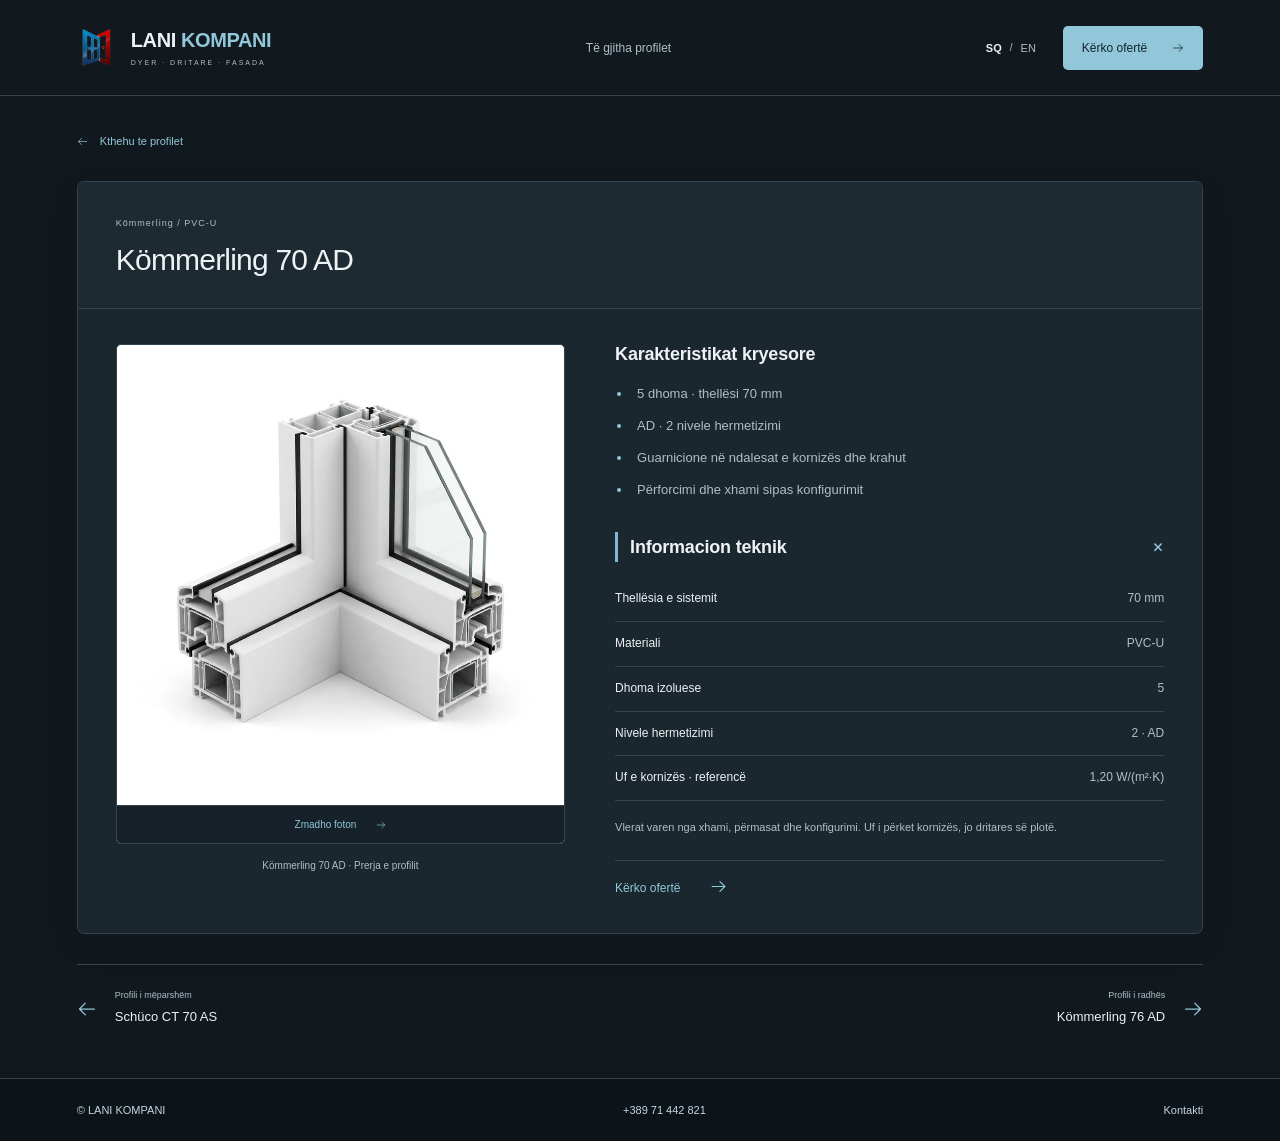
==== commit ef6b2a9f: "Apply anthracite theme and redesign the homepage introduction" ====
--- a/profilet/kommerling-70-ad.html
+++ b/profilet/kommerling-70-ad.html
@@ -1,5 +1,5 @@
 <!doctype html>
-<html lang="sq"><head><meta charset="utf-8"><meta name="viewport" content="width=device-width,initial-scale=1"><title>Kömmerling 70 AD | LANI KOMPANI</title><meta name="description" content="Sistem PVC me thellësi bazë 70 mm dhe vulosje në ndalesë. Nuk është i njëjti profil me seritë 76 ose 88 mm."><link rel="canonical" href="https://www.lanikompani.com/profilet/kommerling-70-ad.html"><meta name="theme-color" content="#ffffff"><link rel="icon" href="../images/logo.png"><link rel="stylesheet" href="../style.css"><script src="../translations.js" defer></script><script src="../profiles-data.js" defer></script><script src="../profile-view.js" defer></script><script src="../profile-page.js" defer></script></head>
+<html lang="sq"><head><meta charset="utf-8"><meta name="viewport" content="width=device-width,initial-scale=1"><title>Kömmerling 70 AD | LANI KOMPANI</title><meta name="description" content="Sistem PVC me thellësi bazë 70 mm dhe vulosje në ndalesë. Nuk është i njëjti profil me seritë 76 ose 88 mm."><link rel="canonical" href="https://www.lanikompani.com/profilet/kommerling-70-ad.html"><meta name="theme-color" content="#11191f"><link rel="icon" href="../images/logo.png"><link rel="stylesheet" href="../style.css"><script src="../translations.js" defer></script><script src="../profiles-data.js" defer></script><script src="../profile-view.js" defer></script><script src="../profile-page.js" defer></script></head>
 <body class="product-page" data-profile-page="kommerling-70-ad"><a class="skip-link" href="#main" data-i18n="skip">Kalo te përmbajtja</a>
 <header class="header product-page-header"><a class="wordmark" href="../index.html"><img src="../images/logo.png" alt="" width="44" height="44"><span>LANI <b>KOMPANI</b><small data-i18n="brand_line">DYER · DRITARE · FASADA</small></span></a><a class="profile-home-link" href="../index.html#profilet" data-i18n="all_profile_pages">Të gjitha profilet</a><div class="header-actions"><div class="languages" aria-label="Gjuha"><button class="lang-btn active" data-lang="sq" aria-pressed="true">SQ</button><span>/</span><button class="lang-btn" data-lang="en" aria-pressed="false">EN</button></div><a class="header-cta" href="../index.html?profile=kommerling-70-ad#oferte"><span data-i18n="start">Kërko ofertë</span><svg class="vector-arrow" viewBox="0 0 24 24" aria-hidden="true"><path d="M3 12h18m-7-7 7 7-7 7"/></svg></a></div></header>
 <main id="main" class="profile-page-main"><nav class="profile-breadcrumb" aria-label="Pozicioni në faqe"><a href="../index.html#profilet"><svg class="vector-arrow" viewBox="0 0 24 24" aria-hidden="true" style="transform:rotate(180deg)"><path d="M3 12h18m-7-7 7 7-7 7"/></svg><span data-i18n="back_profiles">Kthehu te profilet</span></a></nav><div id="profilePageContent"><article class="profile-card profile-detail" id="profile-kommerling-70-ad"  aria-labelledby="title-kommerling-70-ad"><div class="profile-detail-heading"><span class="profile-type">Kömmerling / PVC-U</span><h1 id="title-kommerling-70-ad">Kömmerling 70 AD</h1></div><div class="profile-detail-grid"><figure class="profile-cutaway-figure"><button class="profile-cutaway-button" data-gallery="../images/profiles/kommerling-70-ad.webp" aria-label="Zmadho foton: Kömmerling 70 AD"><img class="profile-cutaway" src="../images/profiles/kommerling-70-ad.webp" data-photo-scope="catalogue-reference" alt="Prerja e profilit: Kömmerling 70 AD" loading="lazy"><span class="cutaway-zoom">Zmadho foton <svg class="vector-arrow" viewBox="0 0 24 24" aria-hidden="true"><path d="M3 12h18m-7-7 7 7-7 7"/></svg></span></button><figcaption>Kömmerling 70 AD · Prerja e profilit</figcaption></figure><div class="profile-detail-copy"><h4>Karakteristikat kryesore</h4><ul class="profile-feature-list"><li>5 dhoma · thellësi 70 mm</li><li>AD · 2 nivele hermetizimi</li><li>Guarnicione në ndalesat e kornizës dhe krahut</li><li>Përforcimi dhe xhami sipas konfigurimit</li></ul><details class="profile-technical" open aria-label="Informacion teknik: Kömmerling 70 AD"><summary><span>Informacion teknik</span><span>+</span></summary><table class="profile-technical-table"><caption class="sr-only">Kömmerling 70 AD — të dhëna teknike</caption><tbody><tr><th scope="row">Thellësia e sistemit</th><td>70 mm</td></tr><tr><th scope="row">Materiali</th><td>PVC-U</td></tr><tr><th scope="row">Dhoma izoluese</th><td>5</td></tr><tr><th scope="row">Nivele hermetizimi</th><td>2 · AD</td></tr><tr><th scope="row">Uf e kornizës · referencë</th><td>1,20 W/(m²·K)</td></tr></tbody></table><p class="profile-reference-note">Vlerat varen nga xhami, përmasat dhe konfigurimi. Uf i përket kornizës, jo dritares së plotë.</p></details><div class="profile-detail-actions"><a class="profile-quote" href="../index.html?profile=kommerling-70-ad#oferte" data-profile-quote="kommerling-70-ad">Kërko ofertë<span><svg class="vector-arrow" viewBox="0 0 24 24" aria-hidden="true"><path d="M3 12h18m-7-7 7 7-7 7"/></svg></span></a></div></div></div></article></div><nav class="profile-page-order" aria-label="Profilet sipas radhës"><a href="../profilet/schuco-ct70.html" class="profile-previous"><svg class="vector-arrow" viewBox="0 0 24 24" aria-hidden="true" style="transform:rotate(180deg)"><path d="M3 12h18m-7-7 7 7-7 7"/></svg><span><small data-i18n="previous_profile">Profili i mëparshëm</small><b>Schüco CT 70 AS</b></span></a><a href="../profilet/kommerling-76-ad.html" class="profile-next"><span><small data-i18n="next_profile">Profili i radhës</small><b>Kömmerling 76 AD</b></span><svg class="vector-arrow" viewBox="0 0 24 24" aria-hidden="true"><path d="M3 12h18m-7-7 7 7-7 7"/></svg></a></nav></main>
--- a/style.css
+++ b/style.css
@@ -5,14 +5,19 @@
   unicode-range: U+2190-2199, U+21D4, U+263C, U+2733;
 }
 :root {
-  --ink: #172f42;
-  --blue: #12658e;
-  --blue-hover: #0b4b6b;
-  --text: #637482;
-  --pale: #f3f6f8;
-  --line: #dfe6eb;
+  --ink: #eef2f4;
+  --canvas: #11191f;
+  --surface: #1b272f;
+  --selected: #304651;
+  --on-accent: #10242d;
+  --blue: #91c7d9;
+  --blue-hover: #b2dce9;
+  --text: #b0bec7;
+  --pale: #162129;
+  --line: #34434d;
   --gutter: clamp(24px, 6vw, 100px);
   --max: 1280px;
+  color-scheme: dark;
 }
 * {
   box-sizing: border-box;
@@ -24,7 +29,7 @@
 body {
   margin: 0;
   color: var(--ink);
-  background: #fff;
+  background: var(--canvas);
   font-family: Arial, "Lani Symbols", Helvetica, sans-serif;
   -webkit-font-smoothing: antialiased;
 }
@@ -66,7 +71,7 @@
   font: inherit;
 }
 ::selection {
-  color: white;
+  color: var(--on-accent);
   background: var(--blue);
 }
 :focus-visible {
@@ -79,7 +84,7 @@
   top: -70px;
   left: 20px;
   background: var(--blue);
-  color: #fff;
+  color: var(--on-accent);
   padding: 14px;
 }
 .skip-link:focus {
@@ -106,7 +111,7 @@
   justify-content: space-between;
   gap: 30px;
   padding: 0 var(--gutter);
-  background: white;
+  background: var(--surface);
   border-bottom: 1px solid var(--line);
   position: relative;
   z-index: 30;
@@ -163,7 +168,7 @@
 }
 .lang-btn {
   background: none;
-  color: #8b99a3;
+  color: var(--text);
   padding: 7px 0;
   font-size: 11px;
 }
@@ -174,7 +179,7 @@
 .header-cta,
 .button {
   background: var(--blue);
-  color: white;
+  color: var(--on-accent);
   border-radius: 5px;
   font-size: 12px;
   font-weight: 500;
@@ -281,6 +286,7 @@
   min-height: 51px;
 }
 .button-glass {
+  color: var(--ink);
   background: #ffffff12;
   border: 1px solid #ffffff80;
   backdrop-filter: blur(5px);
@@ -341,7 +347,7 @@
   gap: 60px;
   padding: 38px var(--gutter);
   border-bottom: 1px solid var(--line);
-  background: white;
+  background: var(--surface);
 }
 .partners > span {
   font-size: 12px;
@@ -358,8 +364,6 @@
   width: 140px;
   height: 32px;
   object-fit: contain;
-  filter: grayscale(1);
-  opacity: 0.7;
 }
 .systems {
   background: var(--pale);
@@ -414,24 +418,24 @@
   background: transparent;
   padding: 15px 20px;
   font-size: 13px;
-  color: #6b7d89;
+  color: var(--text);
   border-radius: 4px;
   transition:
     background 0.2s,
     color 0.2s;
 }
 .system-tabs button[aria-selected="true"] {
-  background: var(--ink);
+  background: var(--selected);
   color: white;
 }
 .system-tabs button:hover:not([aria-selected="true"]) {
-  background: #e3eaf0;
+  background: var(--selected);
   color: var(--ink);
 }
 .product-panel {
   display: grid;
   grid-template-columns: 1fr 1fr;
-  background: #fff;
+  background: var(--surface);
   border: 1px solid var(--line);
   border-radius: 7px;
   overflow: hidden;
@@ -442,7 +446,7 @@
   display: flex;
   justify-content: center;
   align-items: center;
-  background: #edf1f3;
+  background: #dce1e2;
 }
 .product-image-wrap img {
   width: 80%;
@@ -610,7 +614,7 @@
   border-radius: 50%;
   display: grid;
   place-items: center;
-  background: #ffffffed;
+  background: var(--surface);
   color: var(--ink);
   font-size: 20px;
 }
@@ -626,7 +630,7 @@
   grid-template-columns: 1fr 1fr;
   gap: 90px;
   align-items: center;
-  background: white;
+  background: var(--surface);
 }
 .quote-copy h2 {
   margin: 22px 0 25px;
@@ -688,7 +692,7 @@
   flex-direction: column;
   gap: 10px;
   font-size: 11px;
-  color: #536978;
+  color: var(--text);
   min-width: 0;
 }
 .form-grid label.full {
@@ -698,8 +702,8 @@
 .form-grid select,
 .form-grid textarea {
   padding: 13px 12px;
-  border: 1px solid #dce4e9;
-  background: white;
+  border: 1px solid var(--line);
+  background: var(--surface);
   border-radius: 4px;
   min-width: 0;
   max-width: 100%;
@@ -726,7 +730,7 @@
 }
 .submit-button {
   background: var(--blue);
-  color: white;
+  color: var(--on-accent);
   display: flex;
   justify-content: space-between;
   align-items: center;
@@ -776,7 +780,7 @@
   white-space: pre-line;
 }
 .faq details {
-  border-bottom: 1px solid #d4dfe5;
+  border-bottom: 1px solid var(--line);
 }
 .faq summary {
   list-style: none;
@@ -809,7 +813,7 @@
 .footer {
   padding-top: 60px;
   padding-bottom: 25px;
-  background: #142f43;
+  background: #0c141a;
   color: white;
 }
 .footer-columns {
@@ -865,13 +869,13 @@
   border: 0;
   padding: 12px;
   border-radius: 6px;
-  background: white;
+  background: var(--surface);
   max-width: 90vw;
   max-height: 90svh;
   overflow: visible;
 }
 dialog::backdrop {
-  background: #102c43df;
+  background: #080e13e8;
   backdrop-filter: blur(7px);
 }
 dialog img {
@@ -885,7 +889,7 @@
   top: 5px;
   width: 38px;
   height: 38px;
-  background: white;
+  background: var(--surface);
   color: var(--ink);
   font-size: 27px;
   border-radius: 50%;
@@ -1011,7 +1015,7 @@
     right: 0;
     display: none;
     flex-direction: column;
-    background: white;
+    background: var(--surface);
     padding: 20px 30px 30px;
     border-bottom: 1px solid var(--line);
     gap: 0;
@@ -1580,7 +1584,7 @@
   color: var(--text);
 }
 .demo-modes button[aria-pressed="true"] {
-  background: var(--ink);
+  background: var(--selected);
   color: white;
 }
 .window-demo {
@@ -1683,7 +1687,7 @@
   margin-top: 10px;
 }
 .profile-catalog {
-  background: #fff;
+  background: var(--canvas);
 }
 .catalog-toolbar {
   display: flex;
@@ -1708,7 +1712,7 @@
   font-size: 12px;
 }
 .catalog-filters button[aria-pressed="true"] {
-  background: white;
+  background: var(--surface);
   color: var(--ink);
   box-shadow: 0 1px 5px #16364d12;
 }
@@ -1744,7 +1748,7 @@
   justify-content: space-between;
   align-items: center;
   padding: 20px 24px;
-  background: #fff;
+  background: var(--surface);
   font-size: 15px;
   font-weight: 600;
   letter-spacing: -0.5px;
@@ -1753,7 +1757,7 @@
   font-size: 8px;
   font-weight: 500;
   letter-spacing: 1px;
-  color: #738b9a;
+  color: var(--text);
 }
 .profile-visual {
   background: linear-gradient(135deg, #e8eff3, #f6f8fa);
@@ -1791,8 +1795,8 @@
   width: 78px;
   height: 93px;
   position: relative;
-  background: #fff;
-  border: 1px solid #adbdc8;
+  background: var(--surface);
+  border: 1px solid var(--line);
   box-shadow:
     7px 6px 0 #cdd9e1,
     10px 7px 0 #b5c6d1;
@@ -1802,7 +1806,7 @@
   content: "";
   position: absolute;
   inset: 10px;
-  border: 1px solid #a8bcc8;
+  border: 1px solid var(--line);
   box-shadow: inset 0 0 0 6px #e3edf2;
   background: #f7fbfd;
 }
@@ -1937,7 +1941,7 @@
   border-left: 1px solid var(--line);
 }
 .seal-badge {
-  background: #dbeaf3;
+  background: var(--selected);
   color: var(--blue);
   border-radius: 3px;
   font-size: 10px;
@@ -2039,7 +2043,7 @@
   gap: 30px;
 }
 .guide-grid article {
-  border-top: 1px solid #b9cbd6;
+  border-top: 1px solid var(--line);
   padding-top: 20px;
 }
 .guide-grid article > span {
@@ -2058,7 +2062,7 @@
   line-height: 1.9;
 }
 .thermal-explainer {
-  background: white;
+  background: var(--surface);
   border: 1px solid var(--line);
   border-radius: 5px;
   display: grid;
@@ -2114,7 +2118,7 @@
 .process-line li > b {
   font-size: 10px;
   font-weight: 400;
-  background: #dfeaf1;
+  background: var(--selected);
   padding: 10px;
   border-radius: 50%;
   color: var(--blue);
@@ -2667,7 +2671,7 @@
 .profile-detail {
   border: 1px solid var(--line);
   border-radius: 7px;
-  background: #fff;
+  background: var(--surface);
   overflow: hidden;
   scroll-margin-top: 30px;
 }
@@ -2686,13 +2690,13 @@
   text-align: left;
   font-size: 11px;
   line-height: 1.6;
-  background: #f4f7f9;
-  color: #647b8c;
+  background: var(--pale);
+  color: var(--text);
   border: 1px solid transparent;
   border-radius: 4px;
 }
 .profile-model-nav button[aria-pressed="true"] {
-  background: #e6f1f7;
+  background: var(--selected);
   border-color: #a6cadd;
   color: var(--blue);
 }
@@ -2726,12 +2730,13 @@
 .profile-cutaway-button {
   padding: 0;
   background: #fff;
+  color-scheme: light;
   width: 100%;
   display: flex;
   flex-direction: column;
   align-items: center;
   position: relative;
-  border: 1px solid #edf1f4;
+  border: 1px solid var(--line);
   border-radius: 5px;
   overflow: hidden;
 }
@@ -2751,7 +2756,7 @@
   padding: 13px;
   width: 100%;
   border-top: 1px solid var(--line);
-  background: #f7fafb;
+  background: var(--pale);
 }
 .profile-cutaway-figure figcaption {
   font-size: 10px;
@@ -2768,7 +2773,7 @@
   align-items: center;
   justify-content: center;
   gap: 25px;
-  background: #f3f7fa;
+  background: var(--pale);
   border-radius: 5px;
 }
 .profile-model-label img {
@@ -2820,7 +2825,7 @@
   font-size: 11px;
 }
 .profile-technical-table tr {
-  border-bottom: 1px solid #e6ecf0;
+  border-bottom: 1px solid var(--line);
 }
 .profile-technical-table th,
 .profile-technical-table td {
@@ -2833,10 +2838,10 @@
   text-align: left;
   width: 64%;
   padding-right: 18px;
-  color: #2b4558;
+  color: var(--ink);
 }
 .profile-technical-table td {
-  color: #657e90;
+  color: var(--text);
   text-align: right;
   width: 36%;
   overflow-wrap: anywhere;
@@ -2866,7 +2871,7 @@
 .profile-reference-note {
   font-size: 9px;
   line-height: 1.8;
-  color: #879ba8;
+  color: var(--text);
   margin-top: 18px;
 }
 .profile-detail-actions {
@@ -3141,8 +3146,8 @@
     min-width: 0;
     min-height: 46px;
     padding: 11px 35px 11px 12px;
-    background: #f4f8fa;
-    border: 1px solid #cddfe9;
+    background: var(--pale);
+    border: 1px solid var(--line);
     border-radius: 4px;
     color: var(--ink);
     font-size: 16px;
@@ -3441,7 +3446,7 @@
   font-size: 20px;
 }
 .profile-page-footer {
-  background: var(--ink);
+  background: #0c141a;
   color: #c5d5df;
   display: flex;
   justify-content: space-between;
@@ -3523,3 +3528,163 @@
     font-size: 16px;
   }
 }
+#profileCards {
+  display: grid;
+  grid-template-columns: minmax(0, 1fr);
+  gap: 24px;
+}
+.all-other-profiles {
+  margin-top: 22px;
+  min-height: 48px;
+  display: flex;
+  justify-content: space-between;
+}
+.profile-collection #profilePageContent {
+  display: grid;
+  grid-template-columns: minmax(0, 1fr);
+  gap: 28px;
+}
+.profile-collection-title {
+  font-size: 32px;
+  font-weight: 500;
+  letter-spacing: -0.8px;
+  line-height: 1.2;
+  margin: 0 0 28px;
+}
+.profile-detail-heading h2 {
+  font-size: 30px;
+  font-weight: 500;
+  letter-spacing: -0.8px;
+  line-height: 1.2;
+  margin-top: 12px;
+}
+.collection-back {
+  display: flex;
+  gap: 15px;
+  align-items: center;
+  font-size: 12px;
+  color: var(--blue);
+  padding: 25px 0;
+}
+@media (max-width: 800px) {
+  .profile-collection-title {
+    font-size: 26px;
+    margin-bottom: 24px;
+  }
+  .profile-detail-heading h2 {
+    font-size: 20px;
+    letter-spacing: -0.5px;
+    line-height: 1.3;
+    margin: 0;
+  }
+  .profile-collection #profilePageContent {
+    gap: 22px;
+  }
+  #profileCards {
+    gap: 20px;
+  }
+  .all-other-profiles {
+    font-size: 12px;
+  }
+}
+.facade-section {
+  background: var(--pale);
+}
+.facade-layout {
+  display: grid;
+  grid-template-columns: 1.1fr 1fr;
+  gap: 75px;
+  align-items: center;
+}
+.facade-photo {
+  margin: 0;
+  height: 400px;
+  overflow: hidden;
+  border-radius: 6px;
+}
+.facade-photo img {
+  width: 100%;
+  height: 100%;
+  object-fit: cover;
+}
+.facade-copy {
+  max-width: 440px;
+}
+.facade-copy .eyebrow {
+  font-size: 10px;
+}
+.facade-copy h2 {
+  margin: 20px 0 24px;
+  font-size: 42px;
+  line-height: 1.15;
+  font-weight: 500;
+  letter-spacing: -1.1px;
+}
+.facade-copy p {
+  font-size: 14px;
+  line-height: 1.95;
+  color: var(--text);
+}
+.facade-copy .text-link {
+  margin-top: 24px;
+  max-width: 290px;
+  display: flex;
+}
+@media (max-width: 1000px) {
+  .facade-layout {
+    gap: 40px;
+  }
+  .facade-copy h2 {
+    font-size: 35px;
+  }
+  .facade-copy p {
+    font-size: 13px;
+  }
+  .facade-photo {
+    height: 360px;
+  }
+}
+@media (max-width: 640px) {
+  .facade-layout {
+    grid-template-columns: 1fr;
+    gap: 28px;
+  }
+  .facade-photo {
+    height: 260px;
+  }
+  .facade-copy h2 {
+    font-size: 30px;
+    margin: 15px 0 18px;
+  }
+  .facade-copy p {
+    font-size: 13px;
+    line-height: 1.85;
+  }
+  .facade-copy .text-link {
+    margin-top: 19px;
+    max-width: 100%;
+    font-size: 12px;
+  }
+  .facade-copy .eyebrow {
+    font-size: 9px;
+  }
+}
+.profile-detail .profile-technical > summary > span:first-child {
+  font: inherit;
+  color: inherit;
+  transform: none;
+}
+
+/* Anthracite palette: quiet section changes and a neutral product showcase. */
+.header, .partners { background: var(--canvas); }
+.partners { border-top: 1px solid var(--line); }
+.quote { background: var(--canvas); }
+.quote-form { background: var(--surface); }
+.form-grid input, .form-grid select, .form-grid textarea { background: var(--canvas); }
+.form-grid input:focus, .form-grid select:focus, .form-grid textarea:focus { box-shadow: 0 0 0 3px #91c7d91c; }
+.system-tabs button[aria-selected="true"] { box-shadow: inset 0 -2px var(--blue); }
+.profile-detail-heading { background: #ffffff03; }
+.profile-detail { box-shadow: 0 12px 36px #00000012; }
+.profile-card:hover { border-color: #607d8c; }
+.profile-page-footer { border-top: 1px solid var(--line); }
+@media (max-width: 800px) { .header nav { background: var(--surface); } }
